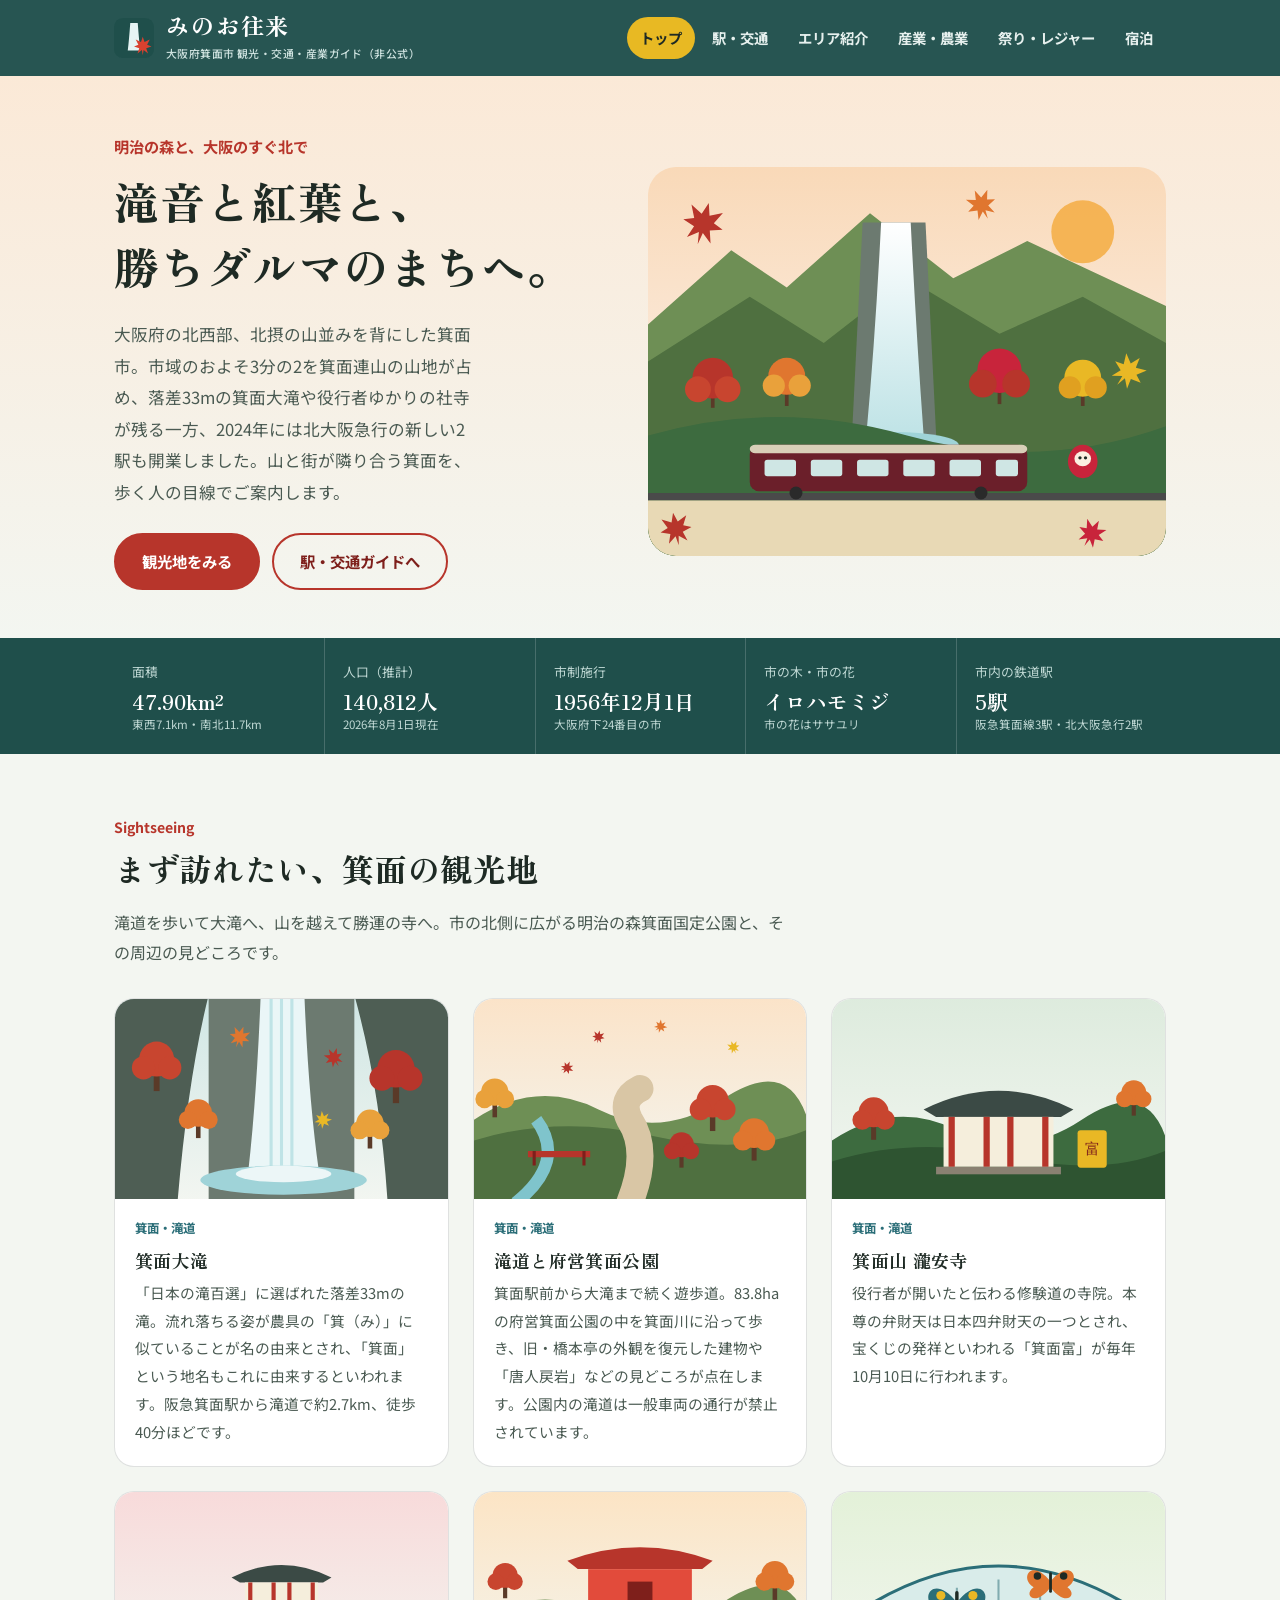
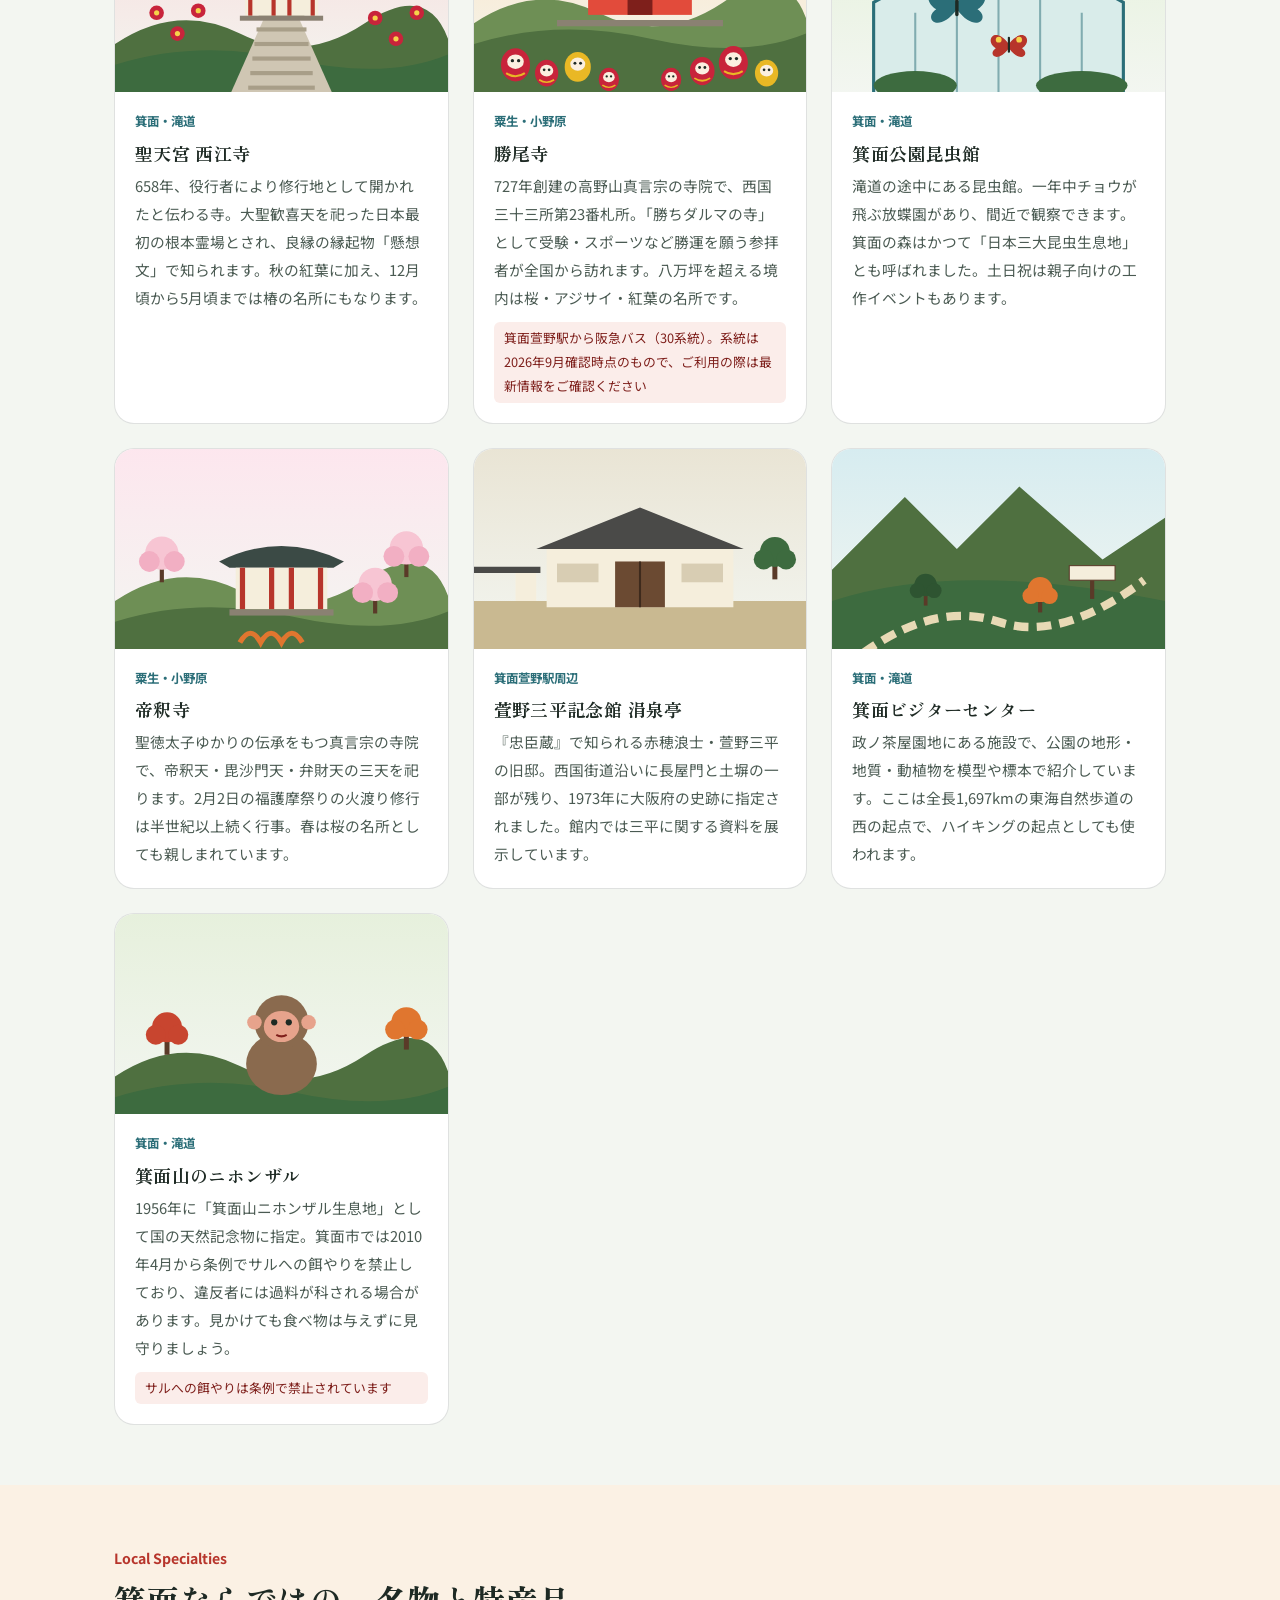
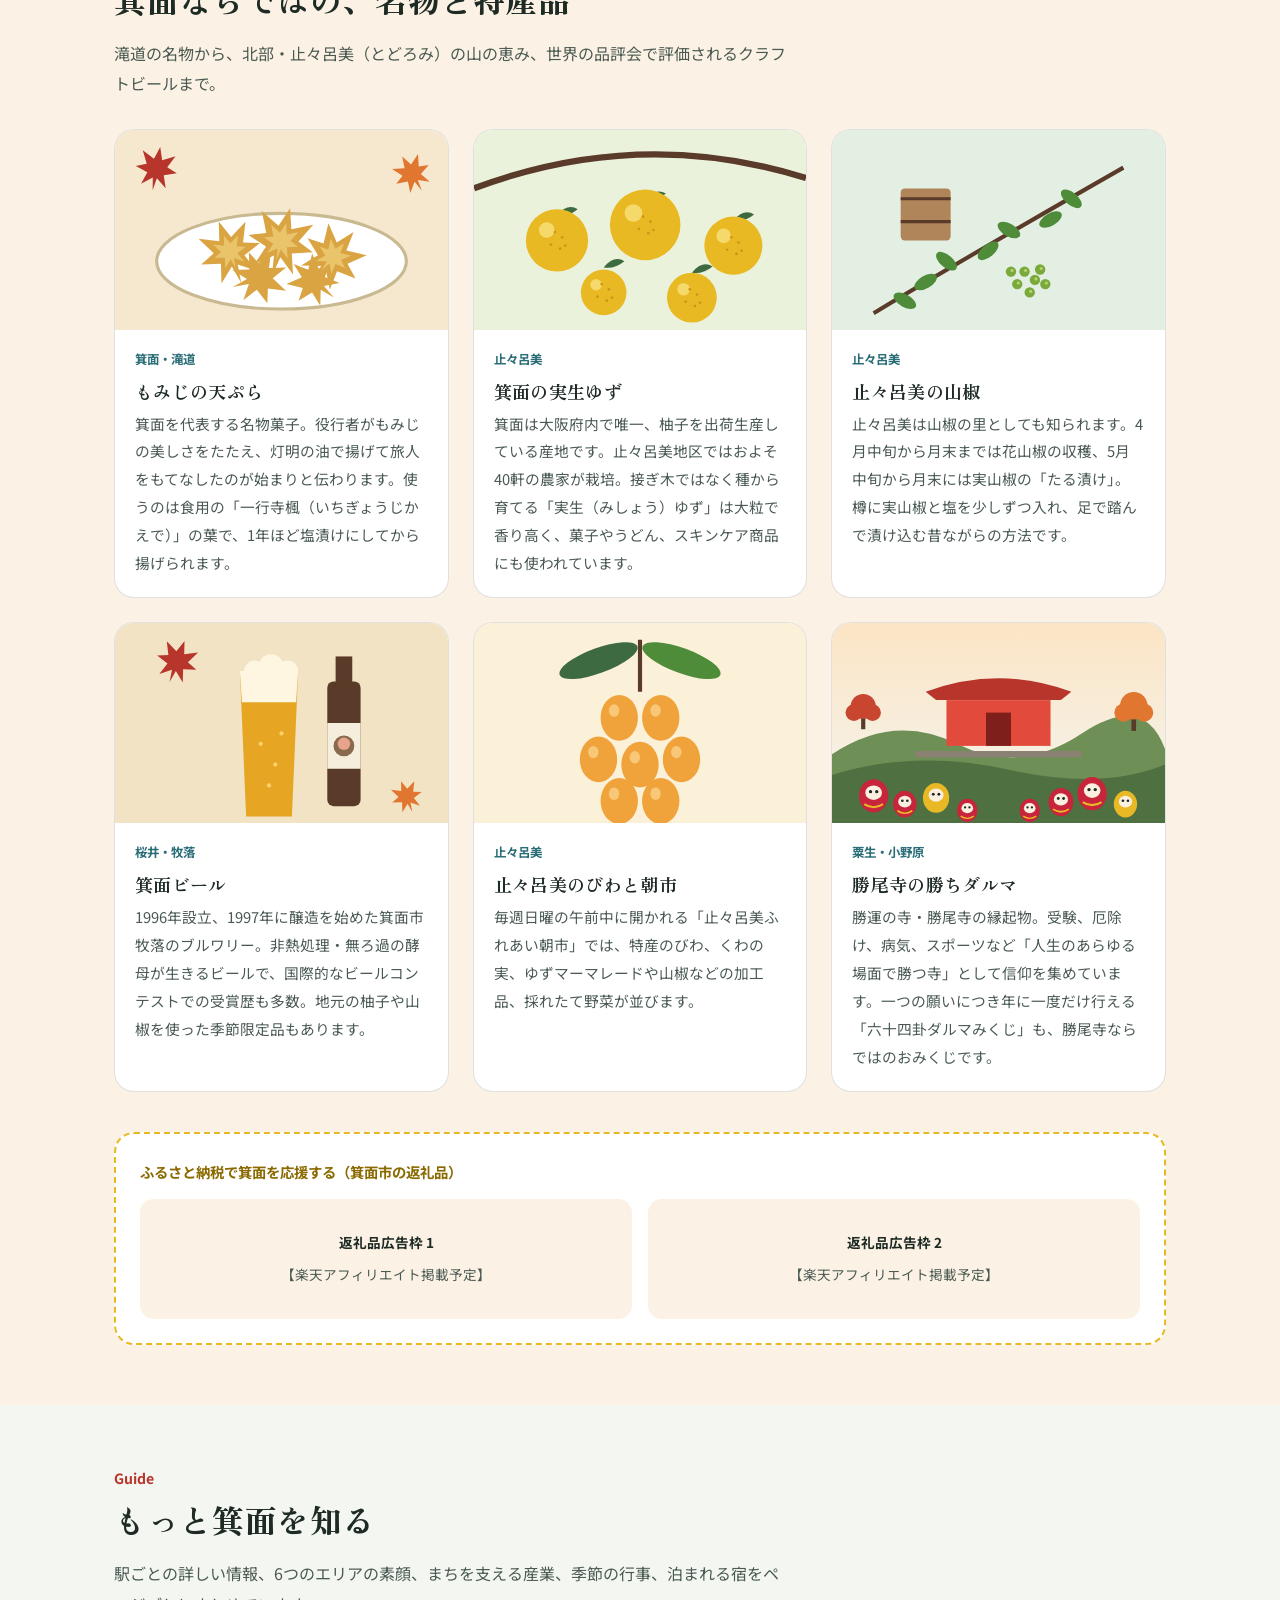
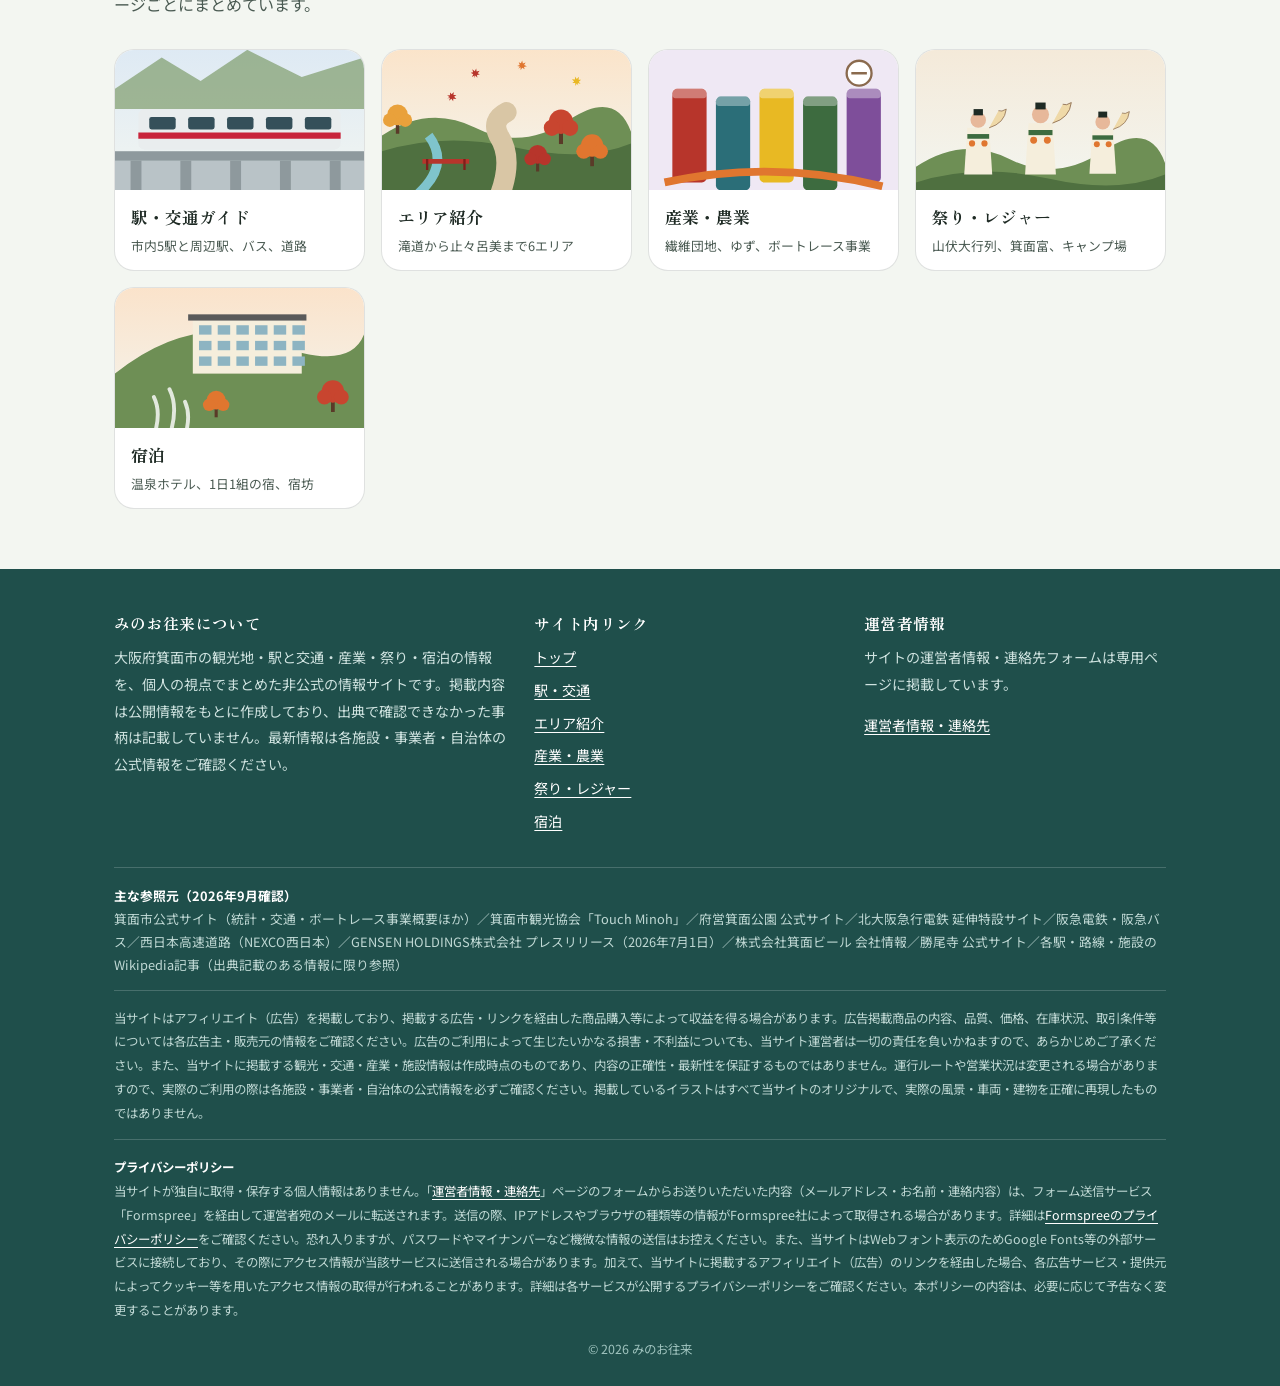
==== index.html @ 4686343c "Add files via upload" ====
<!DOCTYPE html>
<html lang="ja">
<head>
<meta charset="UTF-8">
<meta name="viewport" content="width=device-width, initial-scale=1.0">
<meta name="robots" content="index, follow">
<link rel="canonical" href="https://leben-k.github.io/minoh/">
<title>みのお往来｜大阪府箕面市 観光・駅と交通・特産品ガイド</title>
<meta name="description" content="大阪府箕面市の観光地・特産品・駅と交通・産業・祭り・宿泊情報をまとめた非公式ファンサイト「みのお往来」。箕面大滝、勝尾寺、北大阪急行の新駅まで、箕面の魅力をイラストとともにご紹介します。">
<link rel="icon" type="image/svg+xml" href="favicon.svg">
<link rel="stylesheet" href="style.css">
</head>
<body>

<header class="site-header">
  <div class="wrap">
    <a class="brand" href="index.html">
      <img src="favicon.svg" alt="" width="40" height="40">
      <span><span class="brand-name">みのお往来</span><span class="brand-sub">大阪府箕面市 観光・交通・産業ガイド（非公式）</span></span>
    </a>
    <nav class="main-nav" aria-label="サイト内メニュー">
      <a href="index.html" class="active" aria-current="page">トップ</a>
      <a href="kotsu.html">駅・交通</a>
      <a href="areas.html">エリア紹介</a>
      <a href="sangyo.html">産業・農業</a>
      <a href="matsuri.html">祭り・レジャー</a>
      <a href="shukuhaku.html">宿泊</a>
    </nav>
  </div>
</header>

<section class="hero">
  <div class="wrap">
    <div class="hero-copy">
      <span class="eyebrow">明治の森と、大阪のすぐ北で</span>
      <h1><span class="nb">滝音と紅葉と、</span><br><span class="nb">勝ちダルマのまちへ。</span></h1>
      <p>大阪府の北西部、北摂の山並みを背にした箕面市。市域のおよそ3分の2を箕面連山の山地が占め、落差33mの箕面大滝や役行者ゆかりの社寺が残る一方、2024年には北大阪急行の新しい2駅も開業しました。山と街が隣り合う箕面を、歩く人の目線でご案内します。</p>
      <a href="#kanko" class="btn">観光地をみる</a>
      <a href="kotsu.html" class="btn btn-outline">駅・交通ガイドへ</a>
    </div>
    <div class="hero-art">
      <img src="img/hero.svg" alt="紅葉の山と滝、その手前を走る電車を描いたイラスト" width="560" height="420">
    </div>
  </div>
</section>

<section class="facts" aria-label="箕面市の基本データ">
  <dl class="wrap">
    <div class="fact"><dt>面積</dt><dd>47.90km²<small>東西7.1km・南北11.7km</small></dd></div>
    <div class="fact"><dt>人口（推計）</dt><dd>140,812人<small>2026年8月1日現在</small></dd></div>
    <div class="fact"><dt>市制施行</dt><dd>1956年12月1日<small>大阪府下24番目の市</small></dd></div>
    <div class="fact"><dt>市の木・市の花</dt><dd>イロハモミジ<small>市の花はササユリ</small></dd></div>
    <div class="fact"><dt>市内の鉄道駅</dt><dd>5駅<small>阪急箕面線3駅・北大阪急行2駅</small></dd></div>
  </dl>
</section>

<!-- ===================== 観光地 ===================== -->
<section class="section" id="kanko">
  <div class="wrap">
    <div class="section-head">
      <span class="tag">Sightseeing</span>
      <h2>まず訪れたい、箕面の観光地</h2>
      <p>滝道を歩いて大滝へ、山を越えて勝運の寺へ。市の北側に広がる明治の森箕面国定公園と、その周辺の見どころです。</p>
    </div>
    <div class="grid">
      <article class="pcard">
        <img src="img/otaki.svg" alt="箕面大滝のイラスト" loading="lazy" width="320" height="200">
        <div class="body">
          <span class="place">箕面・滝道</span>
          <h3>箕面大滝</h3>
          <p>「日本の滝百選」に選ばれた落差33mの滝。流れ落ちる姿が農具の「箕（み）」に似ていることが名の由来とされ、「箕面」という地名もこれに由来するといわれます。阪急箕面駅から滝道で約2.7km、徒歩40分ほどです。</p>
        </div>
      </article>
      <article class="pcard">
        <img src="img/takimichi.svg" alt="滝道と府営箕面公園のイラスト" loading="lazy" width="320" height="200">
        <div class="body">
          <span class="place">箕面・滝道</span>
          <h3>滝道と府営箕面公園</h3>
          <p>箕面駅前から大滝まで続く遊歩道。83.8haの府営箕面公園の中を箕面川に沿って歩き、旧・橋本亭の外観を復元した建物や「唐人戻岩」などの見どころが点在します。公園内の滝道は一般車両の通行が禁止されています。</p>
        </div>
      </article>
      <article class="pcard">
        <img src="img/ryuanji.svg" alt="箕面山 瀧安寺のイラスト" loading="lazy" width="320" height="200">
        <div class="body">
          <span class="place">箕面・滝道</span>
          <h3>箕面山 瀧安寺</h3>
          <p>役行者が開いたと伝わる修験道の寺院。本尊の弁財天は日本四弁財天の一つとされ、宝くじの発祥といわれる「箕面富」が毎年10月10日に行われます。</p>
        </div>
      </article>
      <article class="pcard">
        <img src="img/saikoji.svg" alt="聖天宮 西江寺のイラスト" loading="lazy" width="320" height="200">
        <div class="body">
          <span class="place">箕面・滝道</span>
          <h3>聖天宮 西江寺</h3>
          <p>658年、役行者により修行地として開かれたと伝わる寺。大聖歓喜天を祀った日本最初の根本霊場とされ、良縁の縁起物「懸想文」で知られます。秋の紅葉に加え、12月頃から5月頃までは椿の名所にもなります。</p>
        </div>
      </article>
      <article class="pcard">
        <img src="img/katsuoji.svg" alt="勝尾寺のイラスト" loading="lazy" width="320" height="200">
        <div class="body">
          <span class="place">粟生・小野原</span>
          <h3>勝尾寺</h3>
          <p>727年創建の高野山真言宗の寺院で、西国三十三所第23番札所。「勝ちダルマの寺」として受験・スポーツなど勝運を願う参拝者が全国から訪れます。八万坪を超える境内は桜・アジサイ・紅葉の名所です。</p>
          <span class="note">箕面萱野駅から阪急バス（30系統）。系統は2026年9月確認時点のもので、ご利用の際は最新情報をご確認ください</span>
        </div>
      </article>
      <article class="pcard">
        <img src="img/konchukan.svg" alt="箕面公園昆虫館のイラスト" loading="lazy" width="320" height="200">
        <div class="body">
          <span class="place">箕面・滝道</span>
          <h3>箕面公園昆虫館</h3>
          <p>滝道の途中にある昆虫館。一年中チョウが飛ぶ放蝶園があり、間近で観察できます。箕面の森はかつて「日本三大昆虫生息地」とも呼ばれました。土日祝は親子向けの工作イベントもあります。</p>
        </div>
      </article>
      <article class="pcard">
        <img src="img/taishakuji.svg" alt="帝釈寺のイラスト" loading="lazy" width="320" height="200">
        <div class="body">
          <span class="place">粟生・小野原</span>
          <h3>帝釈寺</h3>
          <p>聖徳太子ゆかりの伝承をもつ真言宗の寺院で、帝釈天・毘沙門天・弁財天の三天を祀ります。2月2日の福護摩祭りの火渡り修行は半世紀以上続く行事。春は桜の名所としても親しまれています。</p>
        </div>
      </article>
      <article class="pcard">
        <img src="img/kayano.svg" alt="萱野三平記念館 涓泉亭のイラスト" loading="lazy" width="320" height="200">
        <div class="body">
          <span class="place">箕面萱野駅周辺</span>
          <h3>萱野三平記念館 涓泉亭</h3>
          <p>『忠臣蔵』で知られる赤穂浪士・萱野三平の旧邸。西国街道沿いに長屋門と土塀の一部が残り、1973年に大阪府の史跡に指定されました。館内では三平に関する資料を展示しています。</p>
        </div>
      </article>
      <article class="pcard">
        <img src="img/visitor.svg" alt="箕面ビジターセンターのイラスト" loading="lazy" width="320" height="200">
        <div class="body">
          <span class="place">箕面・滝道</span>
          <h3>箕面ビジターセンター</h3>
          <p>政ノ茶屋園地にある施設で、公園の地形・地質・動植物を模型や標本で紹介しています。ここは全長1,697kmの東海自然歩道の西の起点で、ハイキングの起点としても使われます。</p>
        </div>
      </article>
      <article class="pcard">
        <img src="img/saru.svg" alt="箕面山のニホンザルのイラスト" loading="lazy" width="320" height="200">
        <div class="body">
          <span class="place">箕面・滝道</span>
          <h3>箕面山のニホンザル</h3>
          <p>1956年に「箕面山ニホンザル生息地」として国の天然記念物に指定。箕面市では2010年4月から条例でサルへの餌やりを禁止しており、違反者には過料が科される場合があります。見かけても食べ物は与えずに見守りましょう。</p>
          <span class="note">サルへの餌やりは条例で禁止されています</span>
        </div>
      </article>

    </div>
  </div>
</section>

<!-- ===================== 特産品 ===================== -->
<section class="section bg-warm" id="tokusan">
  <div class="wrap">
    <div class="section-head">
      <span class="tag">Local Specialties</span>
      <h2>箕面ならではの、名物と特産品</h2>
      <p>滝道の名物から、北部・止々呂美（とどろみ）の山の恵み、世界の品評会で評価されるクラフトビールまで。</p>
    </div>
    <div class="grid">
      <article class="pcard">
        <img src="img/tempura.svg" alt="もみじの天ぷらのイラスト" loading="lazy" width="320" height="200">
        <div class="body">
          <span class="place">箕面・滝道</span>
          <h3>もみじの天ぷら</h3>
          <p>箕面を代表する名物菓子。役行者がもみじの美しさをたたえ、灯明の油で揚げて旅人をもてなしたのが始まりと伝わります。使うのは食用の「一行寺楓（いちぎょうじかえで）」の葉で、1年ほど塩漬けにしてから揚げられます。</p>
        </div>
      </article>
      <article class="pcard">
        <img src="img/yuzu.svg" alt="箕面の実生ゆずのイラスト" loading="lazy" width="320" height="200">
        <div class="body">
          <span class="place">止々呂美</span>
          <h3>箕面の実生ゆず</h3>
          <p>箕面は大阪府内で唯一、柚子を出荷生産している産地です。止々呂美地区ではおよそ40軒の農家が栽培。接ぎ木ではなく種から育てる「実生（みしょう）ゆず」は大粒で香り高く、菓子やうどん、スキンケア商品にも使われています。</p>
        </div>
      </article>
      <article class="pcard">
        <img src="img/sansho.svg" alt="止々呂美の山椒のイラスト" loading="lazy" width="320" height="200">
        <div class="body">
          <span class="place">止々呂美</span>
          <h3>止々呂美の山椒</h3>
          <p>止々呂美は山椒の里としても知られます。4月中旬から月末までは花山椒の収穫、5月中旬から月末には実山椒の「たる漬け」。樽に実山椒と塩を少しずつ入れ、足で踏んで漬け込む昔ながらの方法です。</p>
        </div>
      </article>
      <article class="pcard">
        <img src="img/beer.svg" alt="箕面ビールのイラスト" loading="lazy" width="320" height="200">
        <div class="body">
          <span class="place">桜井・牧落</span>
          <h3>箕面ビール</h3>
          <p>1996年設立、1997年に醸造を始めた箕面市牧落のブルワリー。非熱処理・無ろ過の酵母が生きるビールで、国際的なビールコンテストでの受賞歴も多数。地元の柚子や山椒を使った季節限定品もあります。</p>
        </div>
      </article>
      <article class="pcard">
        <img src="img/biwa.svg" alt="止々呂美のびわと朝市のイラスト" loading="lazy" width="320" height="200">
        <div class="body">
          <span class="place">止々呂美</span>
          <h3>止々呂美のびわと朝市</h3>
          <p>毎週日曜の午前中に開かれる「止々呂美ふれあい朝市」では、特産のびわ、くわの実、ゆずマーマレードや山椒などの加工品、採れたて野菜が並びます。</p>
        </div>
      </article>
      <article class="pcard">
        <img src="img/katsuoji.svg" alt="勝尾寺の勝ちダルマのイラスト" loading="lazy" width="320" height="200">
        <div class="body">
          <span class="place">粟生・小野原</span>
          <h3>勝尾寺の勝ちダルマ</h3>
          <p>勝運の寺・勝尾寺の縁起物。受験、厄除け、病気、スポーツなど「人生のあらゆる場面で勝つ寺」として信仰を集めています。一つの願いにつき年に一度だけ行える「六十四卦ダルマみくじ」も、勝尾寺ならではのおみくじです。</p>
        </div>
      </article>

    </div>
    <!-- ふるさと納税広告枠 -->
    <div class="furusato-block">
      <span class="furusato-label">ふるさと納税で箕面を応援する（箕面市の返礼品）</span>
      <div class="furusato-grid">
        <!-- ふるさと納税アフィリエイト広告1 ここに挿入 -->
        <div class="furusato-slot"><span class="slot-title">返礼品広告枠 1</span><span>【楽天アフィリエイト掲載予定】</span></div>
        <!-- ふるさと納税アフィリエイト広告2 ここに挿入 -->
        <div class="furusato-slot"><span class="slot-title">返礼品広告枠 2</span><span>【楽天アフィリエイト掲載予定】</span></div>
      </div>
    </div>
  </div>
</section>

<!-- ===================== ページ案内 ===================== -->
<section class="section" id="pages">
  <div class="wrap">
    <div class="section-head">
      <span class="tag">Guide</span>
      <h2>もっと箕面を知る</h2>
      <p>駅ごとの詳しい情報、6つのエリアの素顔、まちを支える産業、季節の行事、泊まれる宿をページごとにまとめています。</p>
    </div>
    <div class="pagelinks">
      <a href="kotsu.html"><img src="img/train-kitakyu.svg" alt="" loading="lazy"><span>駅・交通ガイド<small>市内5駅と周辺駅、バス、道路</small></span></a>
      <a href="areas.html"><img src="img/takimichi.svg" alt="" loading="lazy"><span>エリア紹介<small>滝道から止々呂美まで6エリア</small></span></a>
      <a href="sangyo.html"><img src="img/textile.svg" alt="" loading="lazy"><span>産業・農業<small>繊維団地、ゆず、ボートレース事業</small></span></a>
      <a href="matsuri.html"><img src="img/yamabushi.svg" alt="" loading="lazy"><span>祭り・レジャー<small>山伏大行列、箕面富、キャンプ場</small></span></a>
      <a href="shukuhaku.html"><img src="img/hotel.svg" alt="" loading="lazy"><span>宿泊<small>温泉ホテル、1日1組の宿、宿坊</small></span></a>
    </div>
  </div>
</section>

<footer class="site-footer">
  <div class="wrap">
    <div class="footer-grid">
      <div>
        <h4>みのお往来について</h4>
        <p>大阪府箕面市の観光地・駅と交通・産業・祭り・宿泊の情報を、個人の視点でまとめた非公式の情報サイトです。掲載内容は公開情報をもとに作成しており、出典で確認できなかった事柄は記載していません。最新情報は各施設・事業者・自治体の公式情報をご確認ください。</p>
      </div>
      <div>
        <h4>サイト内リンク</h4>
        <ul>
          <li><a href="index.html">トップ</a></li>
          <li><a href="kotsu.html">駅・交通</a></li>
          <li><a href="areas.html">エリア紹介</a></li>
          <li><a href="sangyo.html">産業・農業</a></li>
          <li><a href="matsuri.html">祭り・レジャー</a></li>
          <li><a href="shukuhaku.html">宿泊</a></li>
        </ul>
      </div>
      <div>
        <h4>運営者情報</h4>
        <p>サイトの運営者情報・連絡先フォームは専用ページに掲載しています。</p>
        <ul><li><a href="unei.html">運営者情報・連絡先</a></li></ul>
      </div>
    </div>
    <div class="sources"><strong>主な参照元（2026年9月確認）</strong><br>箕面市公式サイト（統計・交通・ボートレース事業概要ほか）／箕面市観光協会「Touch Minoh」／府営箕面公園 公式サイト／北大阪急行電鉄 延伸特設サイト／阪急電鉄・阪急バス／西日本高速道路（NEXCO西日本）／GENSEN HOLDINGS株式会社 プレスリリース（2026年7月1日）／株式会社箕面ビール 会社情報／勝尾寺 公式サイト／各駅・路線・施設のWikipedia記事（出典記載のある情報に限り参照）</div>
    <div class="disclaimer">
      当サイトはアフィリエイト（広告）を掲載しており、掲載する広告・リンクを経由した商品購入等によって収益を得る場合があります。広告掲載商品の内容、品質、価格、在庫状況、取引条件等については各広告主・販売元の情報をご確認ください。広告のご利用によって生じたいかなる損害・不利益についても、当サイト運営者は一切の責任を負いかねますので、あらかじめご了承ください。また、当サイトに掲載する観光・交通・産業・施設情報は作成時点のものであり、内容の正確性・最新性を保証するものではありません。運行ルートや営業状況は変更される場合がありますので、実際のご利用の際は各施設・事業者・自治体の公式情報を必ずご確認ください。掲載しているイラストはすべて当サイトのオリジナルで、実際の風景・車両・建物を正確に再現したものではありません。
    </div>
    <div class="disclaimer" style="margin-top:14px;">
      <strong style="color:#fff;">プライバシーポリシー</strong><br>
      当サイトが独自に取得・保存する個人情報はありません。「<a href="unei.html">運営者情報・連絡先</a>」ページのフォームからお送りいただいた内容（メールアドレス・お名前・連絡内容）は、フォーム送信サービス「Formspree」を経由して運営者宛のメールに転送されます。送信の際、IPアドレスやブラウザの種類等の情報がFormspree社によって取得される場合があります。詳細は<a href="https://formspree.io/legal/privacy-policy/" target="_blank" rel="noopener noreferrer">Formspreeのプライバシーポリシー</a>をご確認ください。恐れ入りますが、パスワードやマイナンバーなど機微な情報の送信はお控えください。また、当サイトはWebフォント表示のためGoogle Fonts等の外部サービスに接続しており、その際にアクセス情報が当該サービスに送信される場合があります。加えて、当サイトに掲載するアフィリエイト（広告）のリンクを経由した場合、各広告サービス・提供元によってクッキー等を用いたアクセス情報の取得が行われることがあります。詳細は各サービスが公開するプライバシーポリシーをご確認ください。本ポリシーの内容は、必要に応じて予告なく変更することがあります。
    </div>
    <div class="copyright"><span id="copyright-text">© 2026 みのお往来</span></div>
  </div>
</footer>

<script>
(function(){
  var startYear = 2026;
  var currentYear = new Date().getFullYear();
  var yearText = currentYear > startYear ? (startYear + '-' + currentYear) : String(startYear);
  var el = document.getElementById('copyright-text');
  if (el) { el.textContent = '\u00A9 ' + yearText + ' みのお往来'; }
})();
</script>
</body>
</html>
---- style.css ----
@import url('https://fonts.googleapis.com/css2?family=Zen+Old+Mincho:wght@600;700;900&family=Noto+Sans+JP:wght@400;500;700&display=swap');

/* みのお往来 — 色は「紅葉・滝・森・柚子」から */
:root{
  --paper:#F3F6F1;
  --paper-warm:#FBF1E4;
  --paper-mist:#E6F0EE;
  --paper-leaf:#EAF2E2;
  --ink:#1E2A24;
  --ink-sub:#4A5A52;
  --momiji:#B7352B;
  --momiji-deep:#7E1F1B;
  --taki:#1F4F4B;
  --taki-light:#2B6E78;
  --mori:#3D6B3F;
  --yuzu:#E8B923;
  --line:rgba(30,42,36,0.14);
  --radius-l:20px;
  --radius-s:10px;
}

*{box-sizing:border-box;}
html{scroll-behavior:smooth;}
@media (prefers-reduced-motion:reduce){html{scroll-behavior:auto;}}

body{
  margin:0;
  background:var(--paper);
  color:var(--ink);
  font-family:'Noto Sans JP',sans-serif;
  line-height:1.9;
  -webkit-font-smoothing:antialiased;
}
h1,h2,h3,h4{
  font-family:'Zen Old Mincho',serif;
  margin:0 0 .5em;
  line-height:1.45;
  color:var(--ink);
  letter-spacing:.02em;
}
p{margin:0 0 1em;}
a{color:var(--taki-light);text-decoration:underline;text-underline-offset:3px;}
a:hover{color:var(--momiji);}
a:focus-visible,.btn:focus-visible{outline:3px solid var(--yuzu);outline-offset:3px;border-radius:6px;}
img,svg{max-width:100%;display:block;}

.wrap{max-width:1100px;margin:0 auto;padding:0 24px;}

/* ---------- header ---------- */
.site-header{
  position:sticky;top:0;z-index:50;
  background:rgba(31,79,75,.96);
  color:#fff;
}
.site-header .wrap{
  display:flex;align-items:center;justify-content:space-between;
  padding-top:12px;padding-bottom:12px;flex-wrap:wrap;gap:10px;
}
.brand{display:flex;align-items:center;gap:12px;color:#fff;text-decoration:none;}
.brand:hover{color:#fff;}
.brand img{width:40px;height:40px;}
.brand-name{font-family:'Zen Old Mincho',serif;font-weight:900;font-size:1.45rem;letter-spacing:.08em;line-height:1.2;}
.brand-sub{display:block;font-family:'Noto Sans JP',sans-serif;font-weight:500;font-size:.68rem;letter-spacing:.04em;color:#CFE3E0;}
.main-nav{display:flex;gap:4px;flex-wrap:wrap;}
.main-nav a{
  display:inline-block;padding:7px 13px;border-radius:999px;
  font-weight:700;font-size:.9rem;color:#E6F0EE;text-decoration:none;
}
.main-nav a:hover{background:rgba(255,255,255,.12);color:#fff;}
.main-nav a.active{background:var(--yuzu);color:var(--ink);}

/* ---------- hero ---------- */
.hero{padding:56px 0 48px;background:linear-gradient(180deg,#FBE9D7 0%,var(--paper) 100%);}
.hero .wrap{display:grid;grid-template-columns:1fr 1.05fr;gap:40px;align-items:center;}
.hero-copy .eyebrow{display:block;color:var(--momiji);font-weight:700;font-size:.95rem;margin-bottom:8px;}
.hero-copy h1{font-size:clamp(1.65rem,4vw,2.8rem);font-weight:900;margin-bottom:.45em;text-wrap:balance;}
.nb{white-space:nowrap;}
.hero-copy p{color:var(--ink-sub);font-size:1.04rem;max-width:40ch;}
.hero-art img{width:100%;height:auto;border-radius:28px;}
.hero.slim{padding:44px 0 36px;}
.hero.slim .wrap{grid-template-columns:1.2fr .8fr;}
.hero.slim .hero-art img{border-radius:var(--radius-l);}

.btn{
  display:inline-block;padding:12px 26px;border-radius:999px;
  background:var(--momiji);color:#fff;font-weight:700;font-size:.96rem;
  margin:8px 8px 0 0;text-decoration:none;border:2px solid var(--momiji);
}
.btn:hover{background:var(--momiji-deep);border-color:var(--momiji-deep);color:#fff;}
.btn-outline{background:transparent;color:var(--momiji-deep);}
.btn-outline:hover{background:var(--momiji);color:#fff;}

/* ---------- facts strip ---------- */
.facts{background:var(--taki);color:#fff;}
.facts .wrap{display:grid;grid-template-columns:repeat(auto-fit,minmax(170px,1fr));gap:0;}
.fact{padding:22px 18px;border-left:1px solid rgba(255,255,255,.18);}
.fact:first-child{border-left:none;}
.fact dt{font-size:.8rem;color:#BFD8D4;}
.fact dd{margin:2px 0 0;font-family:'Zen Old Mincho',serif;font-weight:700;font-size:1.3rem;line-height:1.4;}
.fact dd small{font-family:'Noto Sans JP',sans-serif;font-size:.72rem;font-weight:400;color:#BFD8D4;display:block;}

/* ---------- sections ---------- */
.section{padding:60px 0;}
.section.bg-warm{background:var(--paper-warm);}
.section.bg-mist{background:var(--paper-mist);}
.section.bg-leaf{background:var(--paper-leaf);}
.section-head{max-width:680px;margin:0 0 30px;}
.section-head .tag{display:block;color:var(--momiji);font-weight:700;font-size:.88rem;margin-bottom:4px;}
.section-head h2{font-size:clamp(1.35rem,3vw,2rem);font-weight:900;text-wrap:balance;}
.section-head p{color:var(--ink-sub);margin-bottom:0;}

/* ---------- picture cards ---------- */
.grid{display:grid;grid-template-columns:repeat(auto-fill,minmax(250px,1fr));gap:24px;}
.pcard{background:#fff;border-radius:var(--radius-l);overflow:hidden;border:1px solid var(--line);display:flex;flex-direction:column;}
.pcard img{width:100%;aspect-ratio:16/10;object-fit:cover;}
.pcard .body{padding:18px 20px 20px;display:flex;flex-direction:column;gap:6px;}
.pcard .place{font-size:.78rem;font-weight:700;color:var(--taki-light);}
.pcard h3{font-size:1.12rem;margin:0;}
.pcard p{color:var(--ink-sub);font-size:.92rem;margin:0;}
.pcard .note{font-size:.8rem;color:var(--momiji-deep);background:#FBEDEA;border-radius:6px;padding:4px 10px;margin-top:4px;}

/* ---------- station cards ---------- */
.station{
  display:grid;grid-template-columns:260px 1fr;gap:28px;
  background:#fff;border:1px solid var(--line);border-radius:var(--radius-l);
  padding:24px;margin-bottom:24px;
}
.station img{border-radius:14px;width:100%;}
.station .line-badge{display:inline-block;font-size:.8rem;font-weight:700;padding:3px 12px;border-radius:999px;color:#fff;margin-right:6px;}
.badge-hankyu{background:#6B1F2A;}
.badge-kitakyu{background:#C8243B;}
.badge-mono{background:var(--taki-light);}
.badge-jr{background:#2E6FB5;}
.station h3{font-size:1.5rem;margin:8px 0 2px;}
.station .yomi{font-size:.85rem;color:var(--ink-sub);margin-bottom:12px;}
.spec{width:100%;border-collapse:collapse;font-size:.9rem;margin-bottom:12px;}
.spec th{width:8.5em;text-align:left;font-weight:500;color:var(--ink-sub);padding:7px 10px 7px 0;border-bottom:1px solid var(--line);vertical-align:top;}
.spec td{padding:7px 0;border-bottom:1px solid var(--line);}
.station p{font-size:.93rem;color:var(--ink-sub);}
.around{display:flex;flex-wrap:wrap;gap:6px;margin:6px 0 0;padding:0;list-style:none;}
.around li{font-size:.82rem;background:var(--paper-mist);border-radius:999px;padding:3px 12px;}

/* ---------- route map ---------- */
.routemap{background:#fff;border:1px solid var(--line);border-radius:var(--radius-l);padding:18px;overflow-x:auto;}
.routemap svg{min-width:720px;width:100%;height:auto;}
.map-note{font-size:.82rem;color:var(--ink-sub);margin-top:10px;}

/* ---------- info list ---------- */
.info-list{display:grid;grid-template-columns:repeat(auto-fit,minmax(300px,1fr));gap:20px;}
.info{background:#fff;border-radius:var(--radius-s);border-left:6px solid var(--taki-light);padding:18px 20px;}
.info.red{border-left-color:var(--momiji);}
.info.yuzu{border-left-color:var(--yuzu);}
.info.mori{border-left-color:var(--mori);}
.info h3{font-size:1.08rem;margin-bottom:6px;}
.info p,.info li{font-size:.92rem;color:var(--ink-sub);}
.info ul{margin:0;padding-left:1.2em;}
.info p:last-child{margin-bottom:0;}

/* ---------- area blocks ---------- */
.area-block{display:grid;grid-template-columns:300px 1fr;gap:30px;padding:30px 0;border-bottom:1px solid var(--line);}
.area-block:last-child{border-bottom:none;}
.area-block img{border-radius:var(--radius-l);width:100%;}
.area-block h3{font-size:1.4rem;margin-bottom:4px;}
.area-block .kana{display:block;font-size:.82rem;color:var(--taki-light);font-weight:700;margin-bottom:8px;}
.area-block p{color:var(--ink-sub);}
.spots{display:flex;flex-wrap:wrap;gap:6px;list-style:none;padding:0;margin:0;}
.spots li{font-size:.85rem;background:#fff;border:1px solid var(--line);border-radius:999px;padding:3px 12px;}

/* ---------- timeline ---------- */
.timeline{position:relative;padding-left:28px;border-left:3px solid var(--momiji);}
.t-item{position:relative;padding-bottom:32px;display:grid;grid-template-columns:minmax(0,60ch) 220px;justify-content:space-between;gap:32px;align-items:start;}
.t-item:last-child{padding-bottom:0;}
.t-item::before{content:"";position:absolute;left:-37px;top:6px;width:14px;height:14px;border-radius:50%;background:var(--momiji);border:3px solid var(--paper-warm);}
.t-item .season{font-weight:700;color:var(--momiji);font-size:.9rem;}
.t-item h3{margin:2px 0 4px;}
.t-item .meta{font-size:.82rem;color:var(--ink-sub);margin-bottom:6px;}
.t-item p{color:var(--ink-sub);font-size:.93rem;}
.t-item img{border-radius:14px;}

/* ---------- lodging ---------- */
.lodging{display:grid;grid-template-columns:220px 1fr;gap:24px;padding:22px 0;border-bottom:1px solid var(--line);}
.lodging:last-child{border-bottom:none;}
.lodging img{border-radius:14px;}
.lodging h3{font-size:1.15rem;margin-bottom:4px;}
.lodging p{color:var(--ink-sub);font-size:.93rem;margin-bottom:6px;max-width:68ch;}
.status{display:inline-block;font-size:.78rem;font-weight:700;padding:2px 10px;border-radius:6px;background:#FFF3CF;color:#6E5200;}

/* ---------- page links ---------- */
.pagelinks{display:grid;grid-template-columns:repeat(auto-fit,minmax(200px,1fr));gap:16px;}
.pagelinks a{display:block;background:#fff;border:1px solid var(--line);border-radius:var(--radius-l);overflow:hidden;text-decoration:none;color:var(--ink);}
.pagelinks a:hover{border-color:var(--momiji);}
.pagelinks img{aspect-ratio:16/9;object-fit:cover;width:100%;}
.pagelinks span{display:block;padding:12px 16px;font-family:'Zen Old Mincho',serif;font-weight:700;font-size:1.05rem;}
.pagelinks small{display:block;font-family:'Noto Sans JP',sans-serif;font-weight:400;font-size:.8rem;color:var(--ink-sub);}

/* ---------- 楽天・ふるさと納税 広告枠 ---------- */
.furusato-block{margin-top:40px;padding:24px;background:#fff;border:2px dashed var(--yuzu);border-radius:var(--radius-l);}
.furusato-label{display:block;font-weight:700;color:#8A6A00;font-size:.9rem;margin-bottom:14px;}
.furusato-grid{display:grid;grid-template-columns:repeat(auto-fit,minmax(200px,1fr));gap:16px;}
.furusato-slot{background:var(--paper-warm);border-radius:14px;padding:16px;text-align:center;font-size:.85rem;color:var(--ink-sub);min-height:120px;display:flex;flex-direction:column;justify-content:center;align-items:center;gap:6px;}
.furusato-slot .slot-title{font-weight:700;color:var(--ink);}
.ad-row{display:flex;gap:16px;flex-wrap:wrap;}
.ad-slot{flex:1 1 300px;min-height:110px;border:1px dashed var(--line);border-radius:14px;background:#fff;display:flex;flex-direction:column;align-items:center;justify-content:center;gap:4px;padding:16px;}
.ad-slot .ad-label{font-size:.72rem;color:var(--ink-sub);}
.ad-slot .ad-note{font-size:.8rem;color:var(--ink-sub);}

/* ---------- footer ---------- */
.site-footer{background:var(--taki);color:#E6F0EE;padding:44px 0 24px;}
.site-footer a{color:#fff;}
.footer-grid{display:grid;grid-template-columns:1.3fr 1fr 1fr;gap:28px;margin-bottom:26px;}
.footer-grid h4{color:#fff;font-size:.98rem;margin-bottom:8px;}
.footer-grid p,.footer-grid li{color:#CFE3E0;font-size:.88rem;}
.footer-grid ul{list-style:none;padding:0;margin:0;}
.footer-grid li{margin-bottom:6px;}
.sources{font-size:.8rem;color:#BFD8D4;line-height:1.8;border-top:1px solid rgba(255,255,255,.18);padding-top:16px;margin-bottom:14px;}
.sources strong{color:#fff;}
.disclaimer{border-top:1px solid rgba(255,255,255,.18);padding-top:16px;font-size:.78rem;color:#BFD8D4;line-height:1.9;}
.copyright{margin-top:16px;font-size:.78rem;color:#9FC3BE;text-align:center;}

@media (max-width:820px){
  .hero .wrap,.hero.slim .wrap{grid-template-columns:1fr;}
  .hero-art{order:-1;}
  .station{grid-template-columns:1fr;}
  .station img{max-width:420px;}
  .area-block{grid-template-columns:1fr;}
  .area-block img{max-width:420px;}
  .t-item{grid-template-columns:1fr;}
  .t-item img{max-width:320px;}
  .lodging{grid-template-columns:1fr;}
  .lodging img{max-width:320px;}
  .footer-grid{grid-template-columns:1fr;}
  .fact{border-left:none;border-top:1px solid rgba(255,255,255,.18);}
}

/* ---------- 運営者情報ページ ---------- */
.op-card{max-width:640px;margin:0 auto;background:var(--taki);color:#E6F0EE;border-radius:var(--radius-l);padding:32px 28px;}
.op-card h1{color:#fff;font-size:1.4rem;margin-bottom:16px;}
.op-card a{color:#fff;}
.op-table{width:100%;border-collapse:collapse;font-size:.9rem;margin-bottom:24px;}
.op-table th{text-align:left;color:#BFD8D4;font-weight:500;padding:7px 12px 7px 0;white-space:nowrap;vertical-align:top;border-bottom:1px solid rgba(255,255,255,.15);}
.op-table td{padding:7px 0;color:#fff;border-bottom:1px solid rgba(255,255,255,.15);}
.contact h2{color:#fff;font-size:1.05rem;margin-bottom:10px;}
.contact label{display:block;font-size:.85rem;color:#CFE3E0;margin-bottom:12px;}
.contact input,.contact textarea{display:block;width:100%;margin-top:4px;padding:9px 11px;border-radius:8px;border:1px solid rgba(255,255,255,.3);background:rgba(255,255,255,.08);color:#fff;font-family:inherit;font-size:.9rem;}
.contact input:focus-visible,.contact textarea:focus-visible,.contact button:focus-visible{outline:3px solid var(--yuzu);outline-offset:2px;}
.contact textarea{min-height:110px;resize:vertical;}
.contact button{padding:10px 28px;border-radius:999px;border:none;background:var(--yuzu);color:var(--ink);font-weight:700;font-size:.9rem;cursor:pointer;}
.contact button:hover{background:#F2CC4B;}
.fs-note{display:block;margin-top:12px;font-size:.75rem;line-height:1.7;color:#BFD8D4;}

.bus-notice{margin-top:12px;background:#FFF3CF;border-left:5px solid var(--yuzu);border-radius:8px;padding:12px 16px;font-size:.9rem;color:var(--ink);}
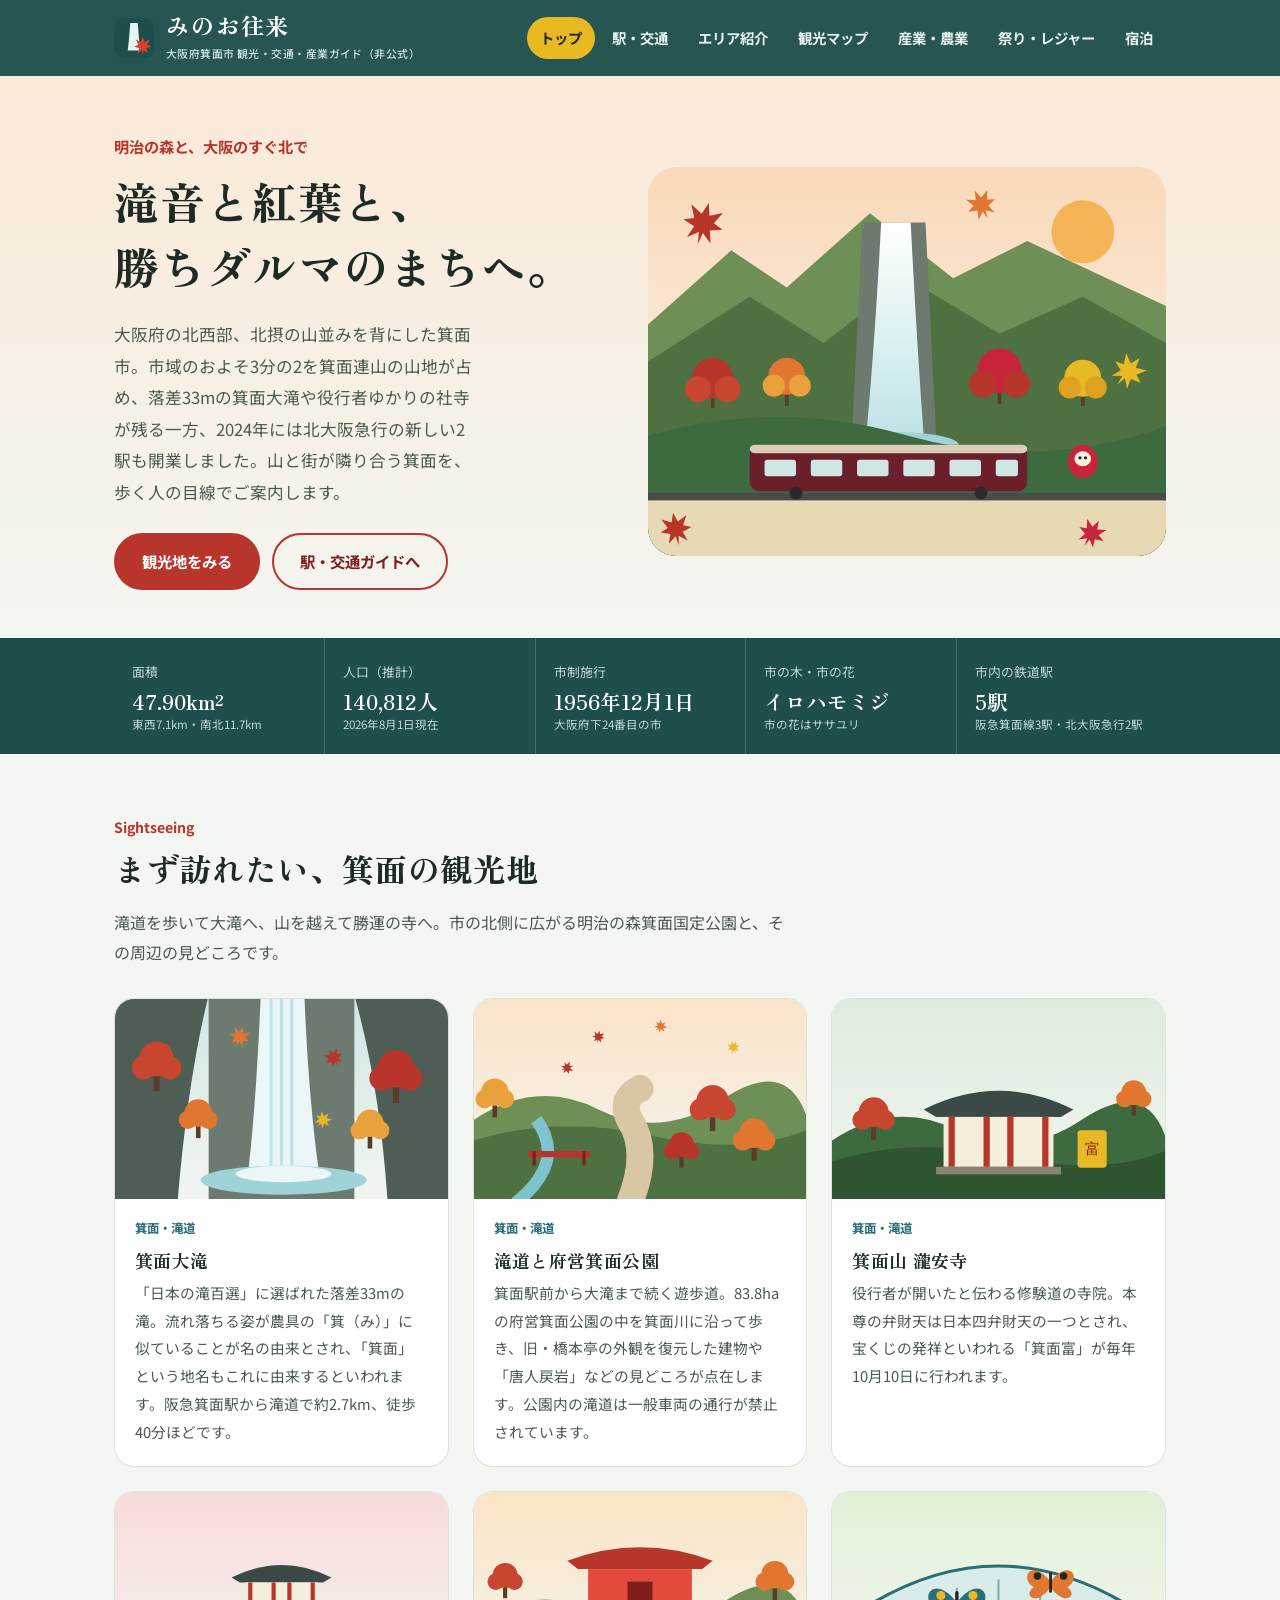
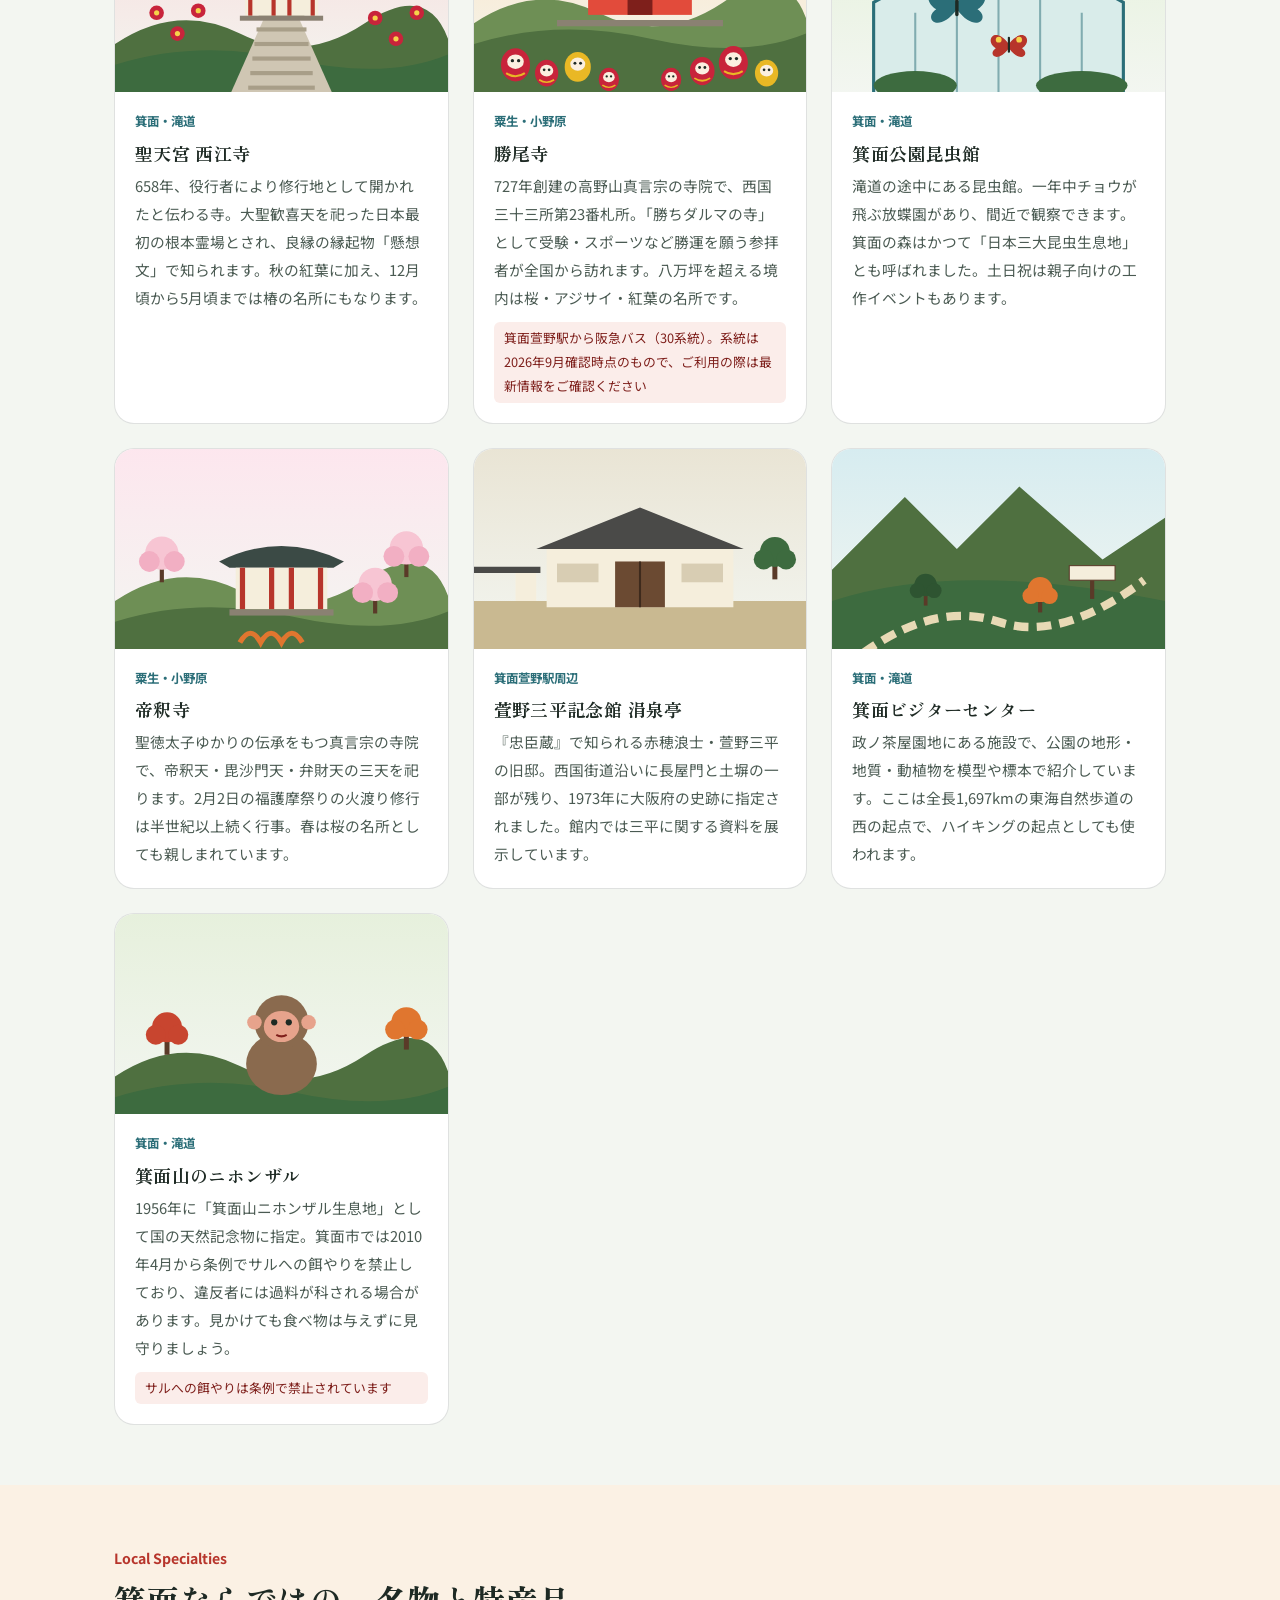
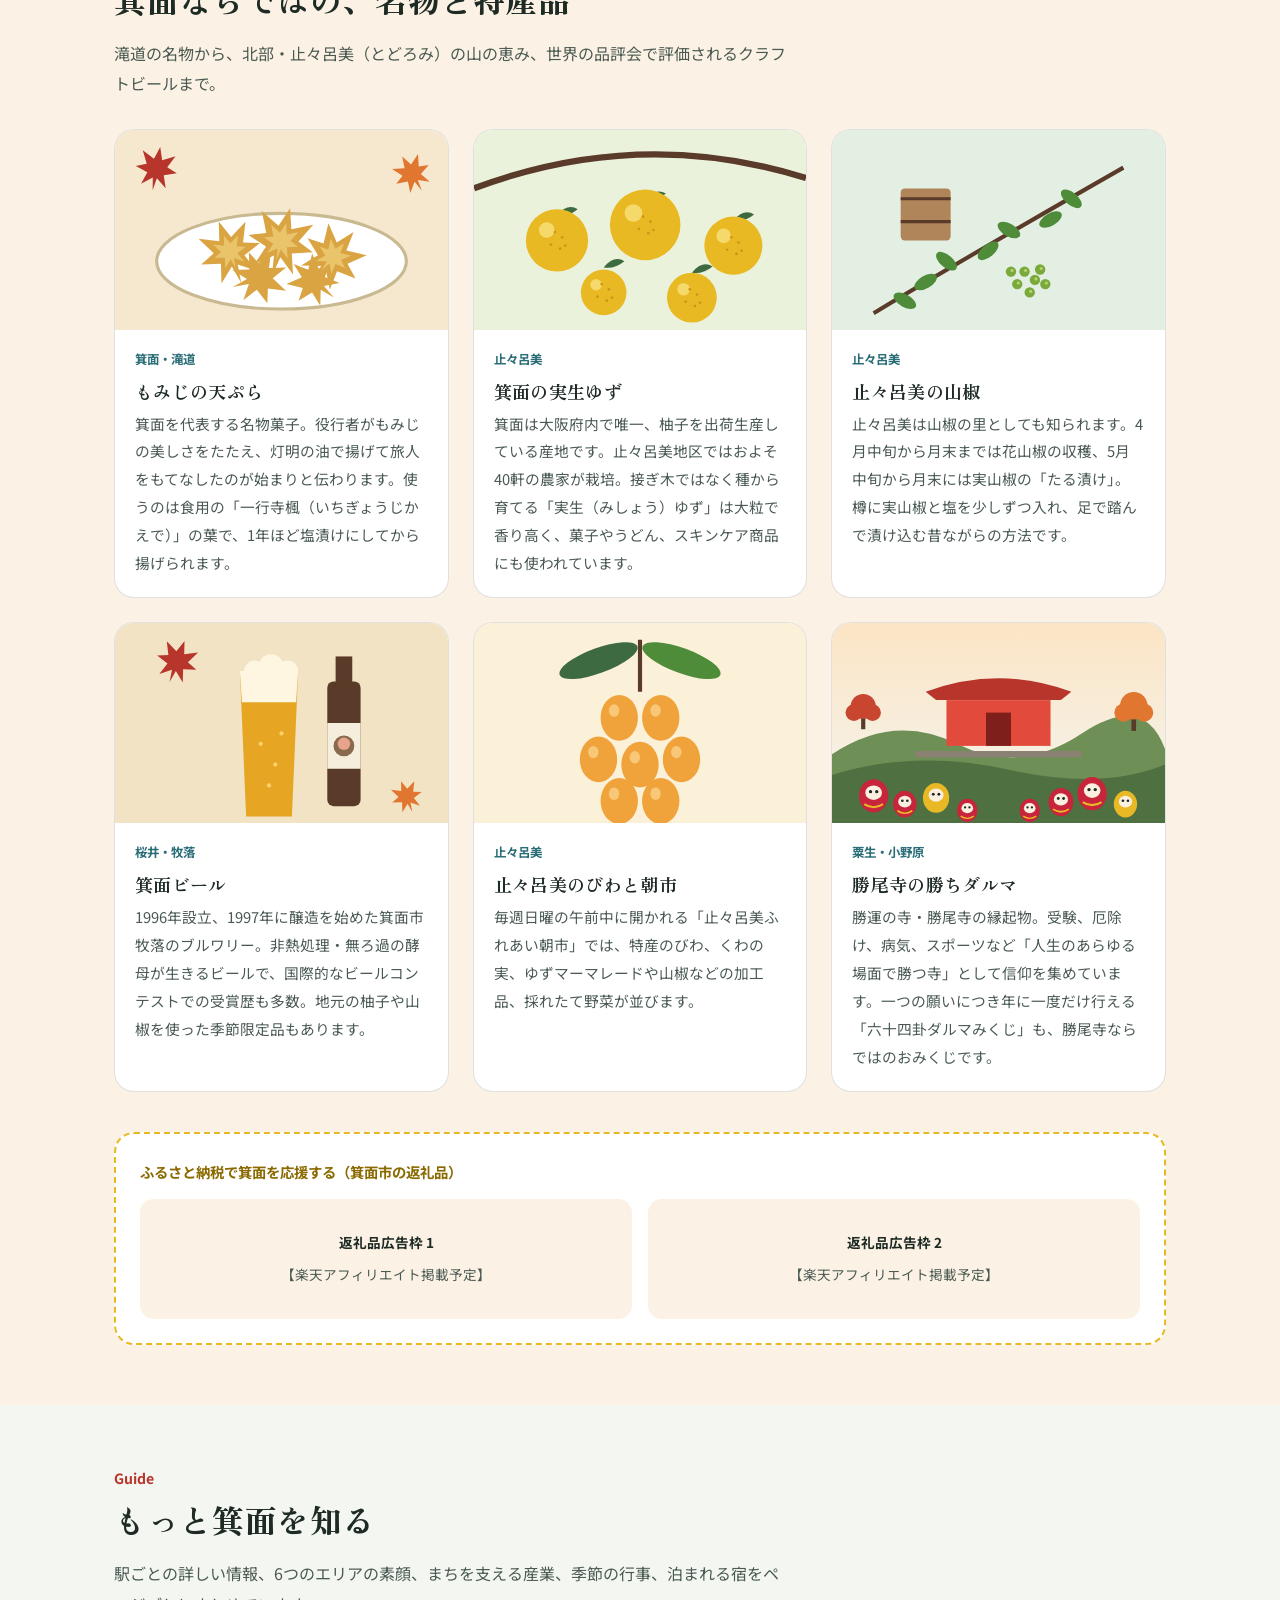
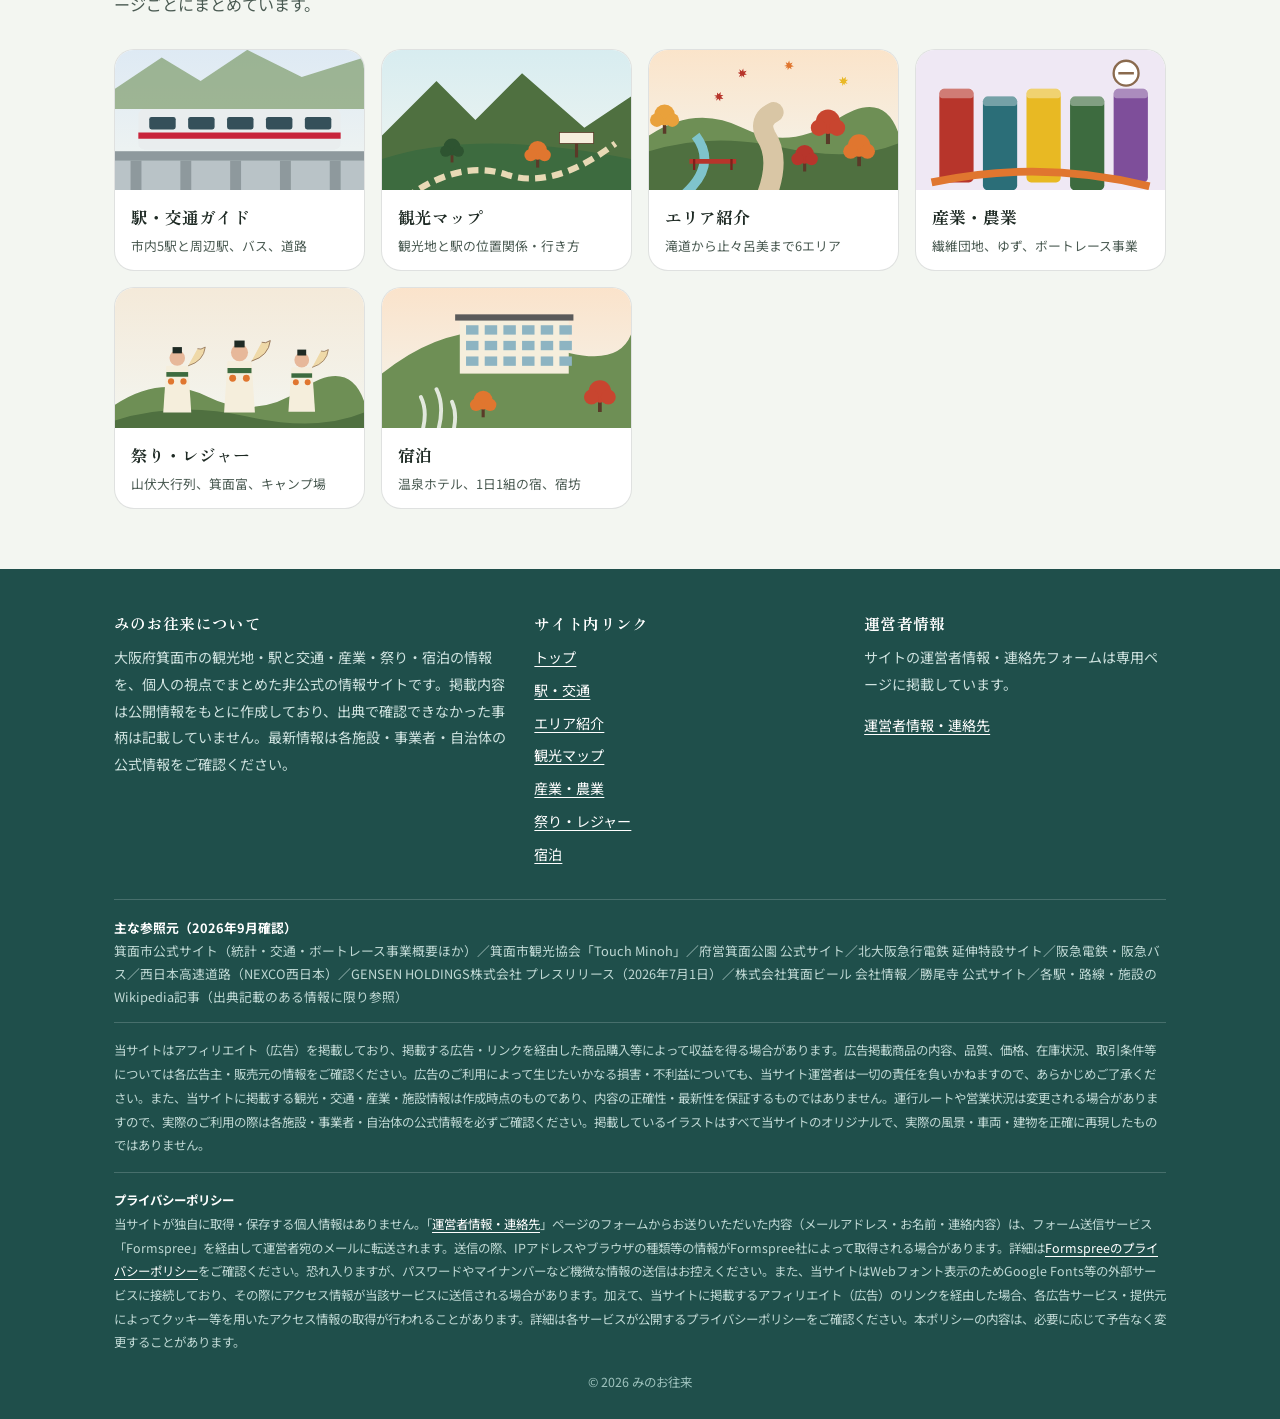
==== commit fa232ea3: "Add files via upload" ====
--- a/index.html
+++ b/index.html
@@ -22,6 +22,7 @@
       <a href="index.html" class="active" aria-current="page">トップ</a>
       <a href="kotsu.html">駅・交通</a>
       <a href="areas.html">エリア紹介</a>
+      <a href="chizu.html">観光マップ</a>
       <a href="sangyo.html">産業・農業</a>
       <a href="matsuri.html">祭り・レジャー</a>
       <a href="shukuhaku.html">宿泊</a>
@@ -232,6 +233,7 @@
     </div>
     <div class="pagelinks">
       <a href="kotsu.html"><img src="img/train-kitakyu.svg" alt="" loading="lazy"><span>駅・交通ガイド<small>市内5駅と周辺駅、バス、道路</small></span></a>
+      <a href="chizu.html"><img src="img/visitor.svg" alt="" loading="lazy"><span>観光マップ<small>観光地と駅の位置関係・行き方</small></span></a>
       <a href="areas.html"><img src="img/takimichi.svg" alt="" loading="lazy"><span>エリア紹介<small>滝道から止々呂美まで6エリア</small></span></a>
       <a href="sangyo.html"><img src="img/textile.svg" alt="" loading="lazy"><span>産業・農業<small>繊維団地、ゆず、ボートレース事業</small></span></a>
       <a href="matsuri.html"><img src="img/yamabushi.svg" alt="" loading="lazy"><span>祭り・レジャー<small>山伏大行列、箕面富、キャンプ場</small></span></a>
@@ -253,6 +255,7 @@
           <li><a href="index.html">トップ</a></li>
           <li><a href="kotsu.html">駅・交通</a></li>
           <li><a href="areas.html">エリア紹介</a></li>
+          <li><a href="chizu.html">観光マップ</a></li>
           <li><a href="sangyo.html">産業・農業</a></li>
           <li><a href="matsuri.html">祭り・レジャー</a></li>
           <li><a href="shukuhaku.html">宿泊</a></li>
--- a/style.css
+++ b/style.css
@@ -249,3 +249,24 @@
 .fs-note{display:block;margin-top:12px;font-size:.75rem;line-height:1.7;color:#BFD8D4;}
 
 .bus-notice{margin-top:12px;background:#FFF3CF;border-left:5px solid var(--yuzu);border-radius:8px;padding:12px 16px;font-size:.9rem;color:var(--ink);}
+
+/* ---------- 観光マップ ---------- */
+.lmap{height:520px;border-radius:var(--radius-l);border:1px solid var(--line);overflow:hidden;background:#E6F0EE;z-index:0;}
+@media (max-width:820px){.lmap{height:420px;}}
+.pin{display:block;width:100%;height:100%;border-radius:50%;background:#fff;border:4px solid var(--c);box-shadow:0 1px 3px rgba(0,0,0,.35);}
+.pin-spot{background:var(--c);border-color:#fff;}
+.leaflet-tooltip.pin-label{background:rgba(255,255,255,.92);border:none;box-shadow:none;font-weight:700;font-size:12px;color:#1E2A24;padding:1px 6px;}
+.leaflet-tooltip.pin-label::before{display:none;}
+.leaflet-tooltip.pin-label-spot{color:#7E1F1B;font-size:13px;}
+.map-legend{display:flex;flex-wrap:wrap;gap:16px;margin-top:12px;font-size:.85rem;color:var(--ink-sub);}
+.map-legend i{display:inline-block;width:12px;height:12px;border-radius:50%;margin-right:6px;vertical-align:-1px;}
+.sp-grid{display:grid;grid-template-columns:repeat(auto-fit,minmax(320px,1fr));gap:20px;}
+.sp-area{background:#fff;border:1px solid var(--line);border-top:6px solid var(--ac);border-radius:var(--radius-s);padding:18px 20px;}
+.sp-area h3{font-size:1.1rem;margin-bottom:8px;}
+.sp-list{list-style:none;margin:0;padding:0;}
+.sp-list li{display:grid;grid-template-columns:1fr auto;gap:2px 12px;padding:10px 0;border-bottom:1px solid var(--line);}
+.sp-list li:last-child{border-bottom:none;}
+.sp-name{font-weight:700;font-size:.95rem;}
+.sp-info{grid-column:1;font-size:.83rem;color:var(--ink-sub);line-height:1.6;}
+.sp-link{grid-column:2;grid-row:1 / span 2;align-self:center;font-size:.8rem;font-weight:700;white-space:nowrap;background:var(--paper-mist);border-radius:999px;padding:5px 12px;text-decoration:none;color:var(--taki);}
+.sp-link:hover{background:var(--taki);color:#fff;}
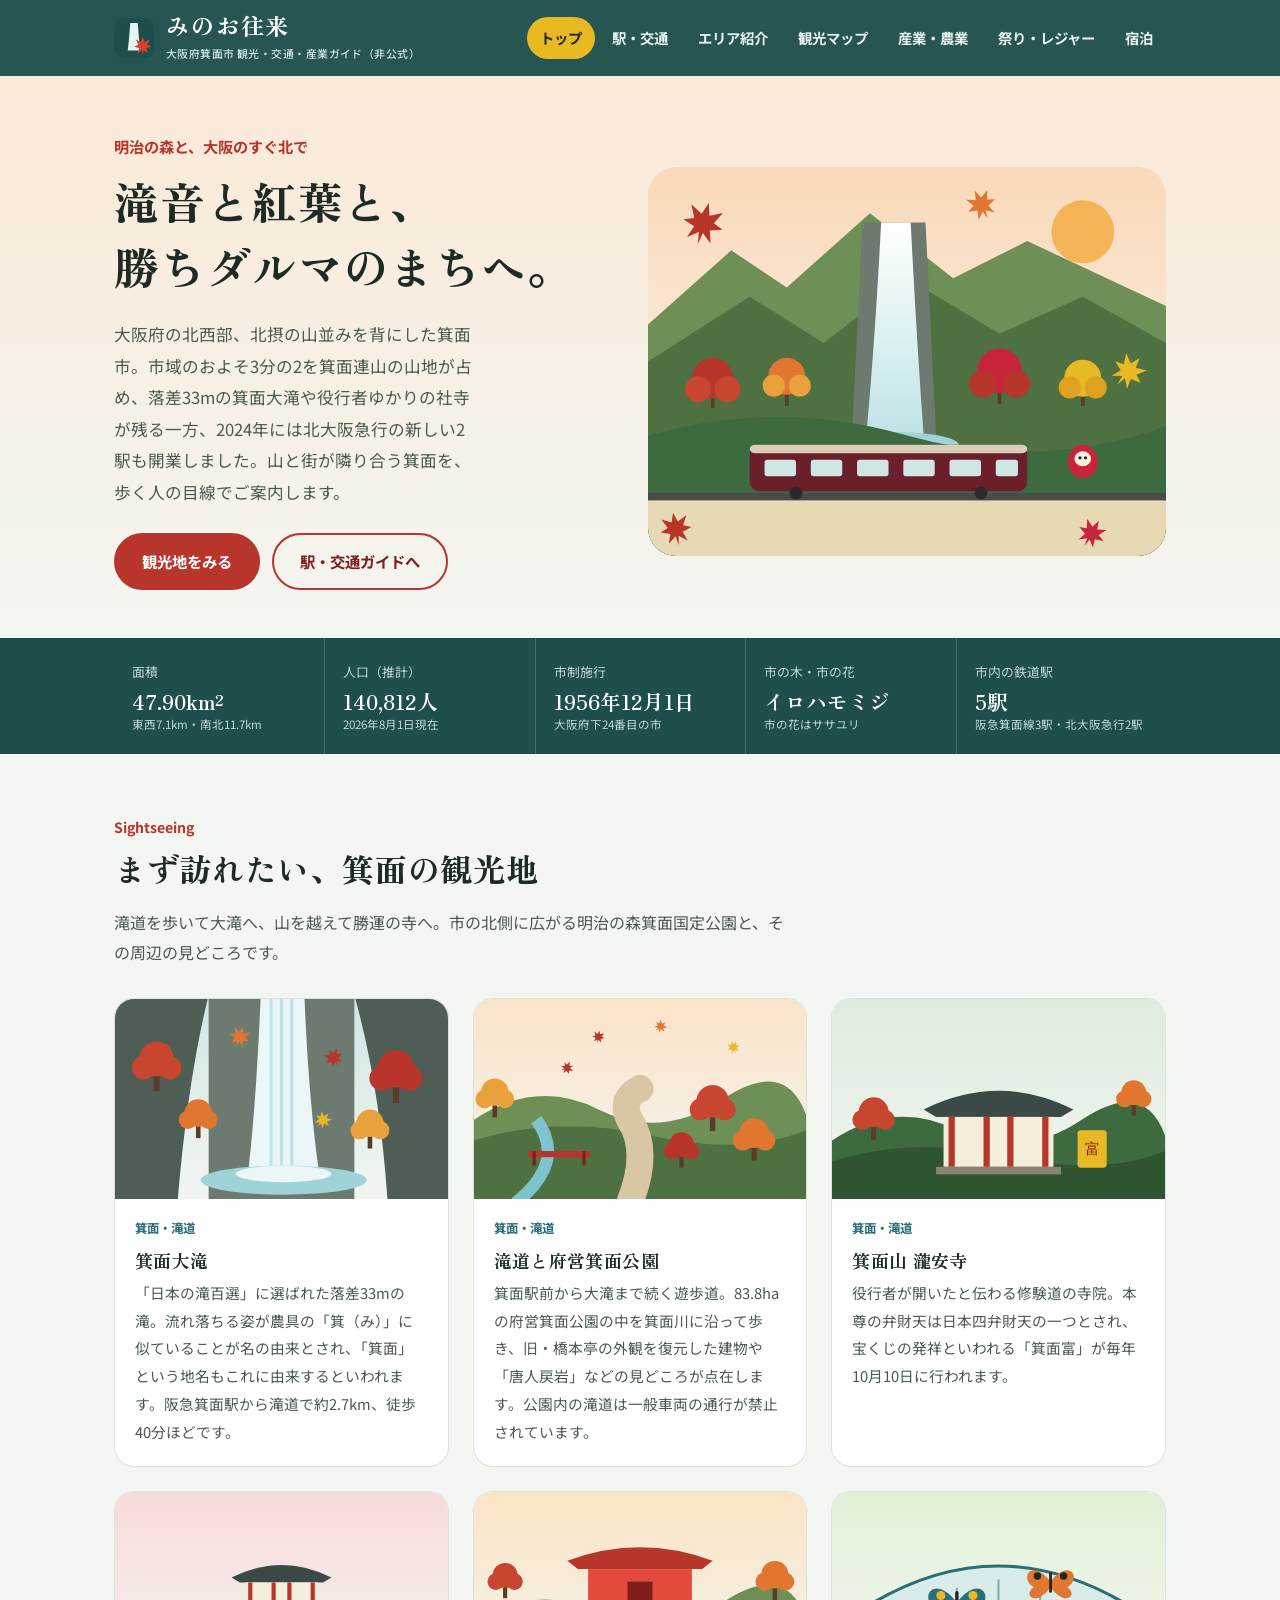
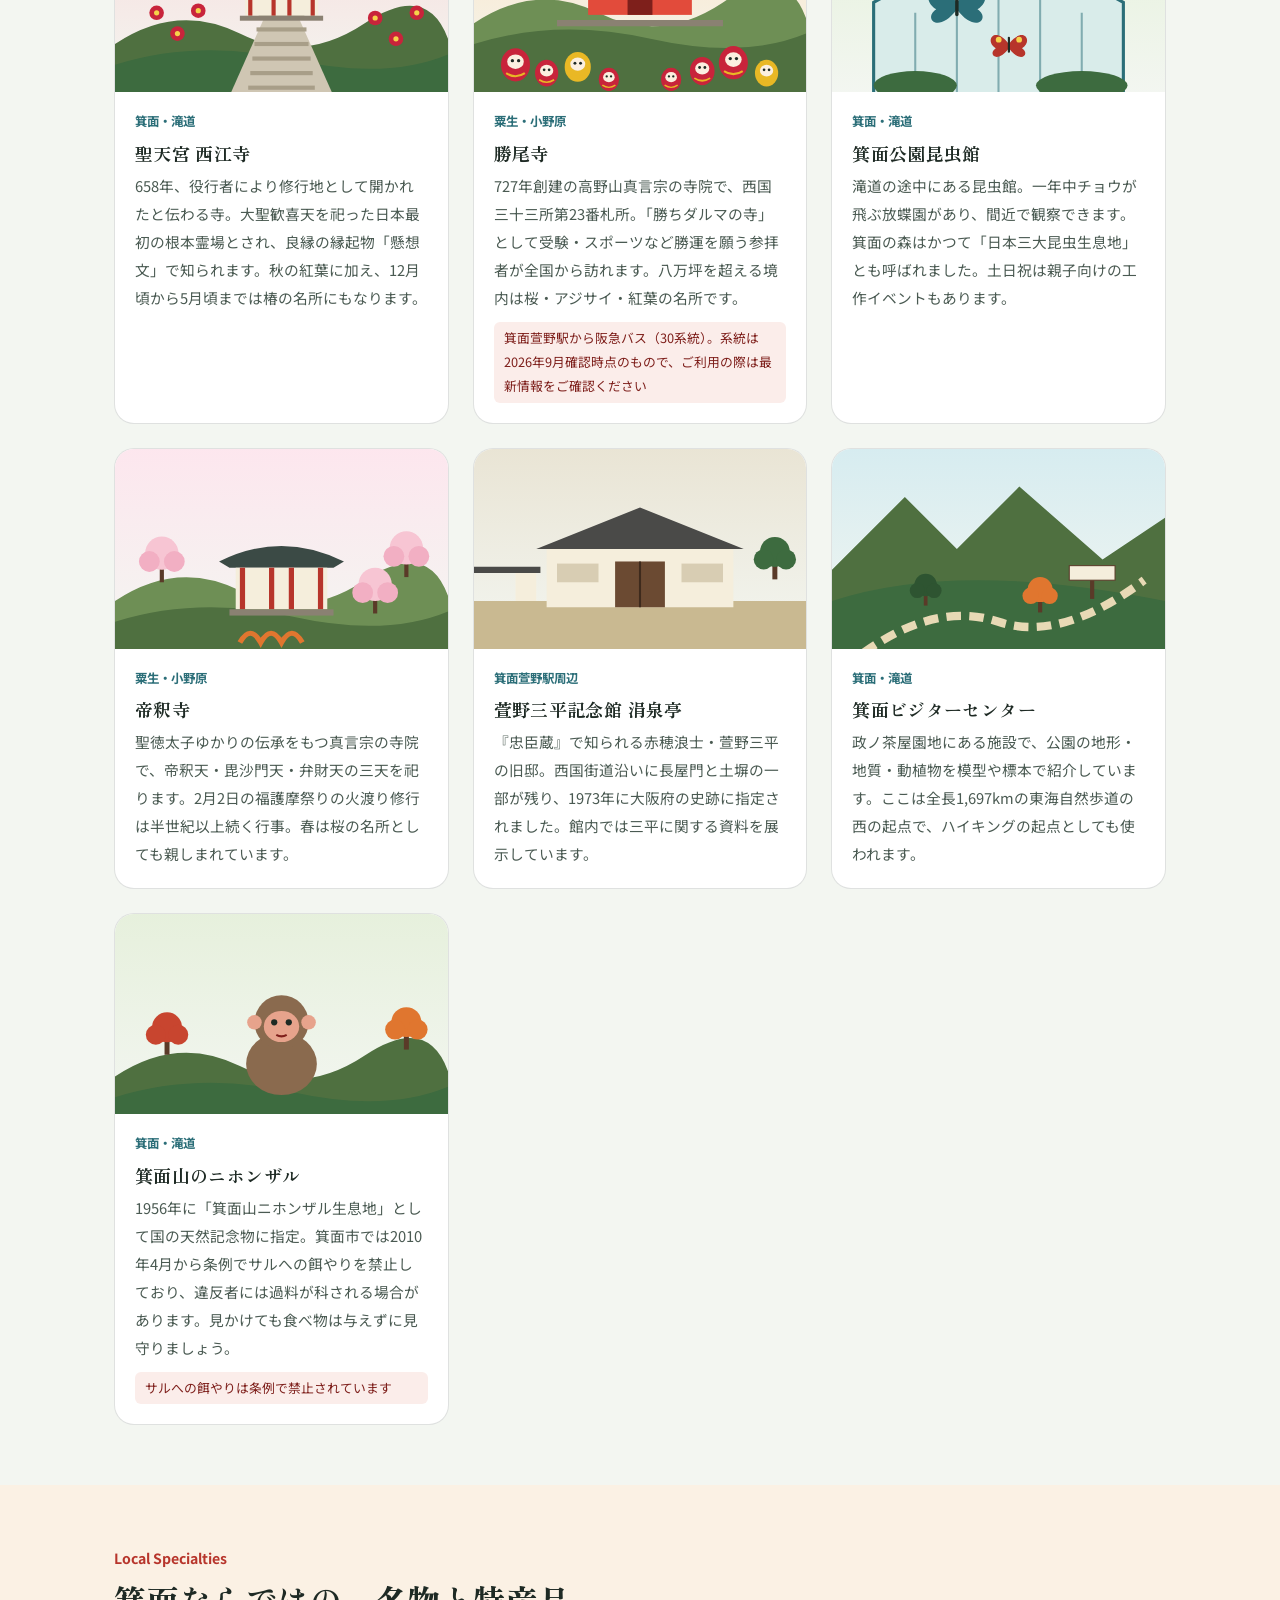
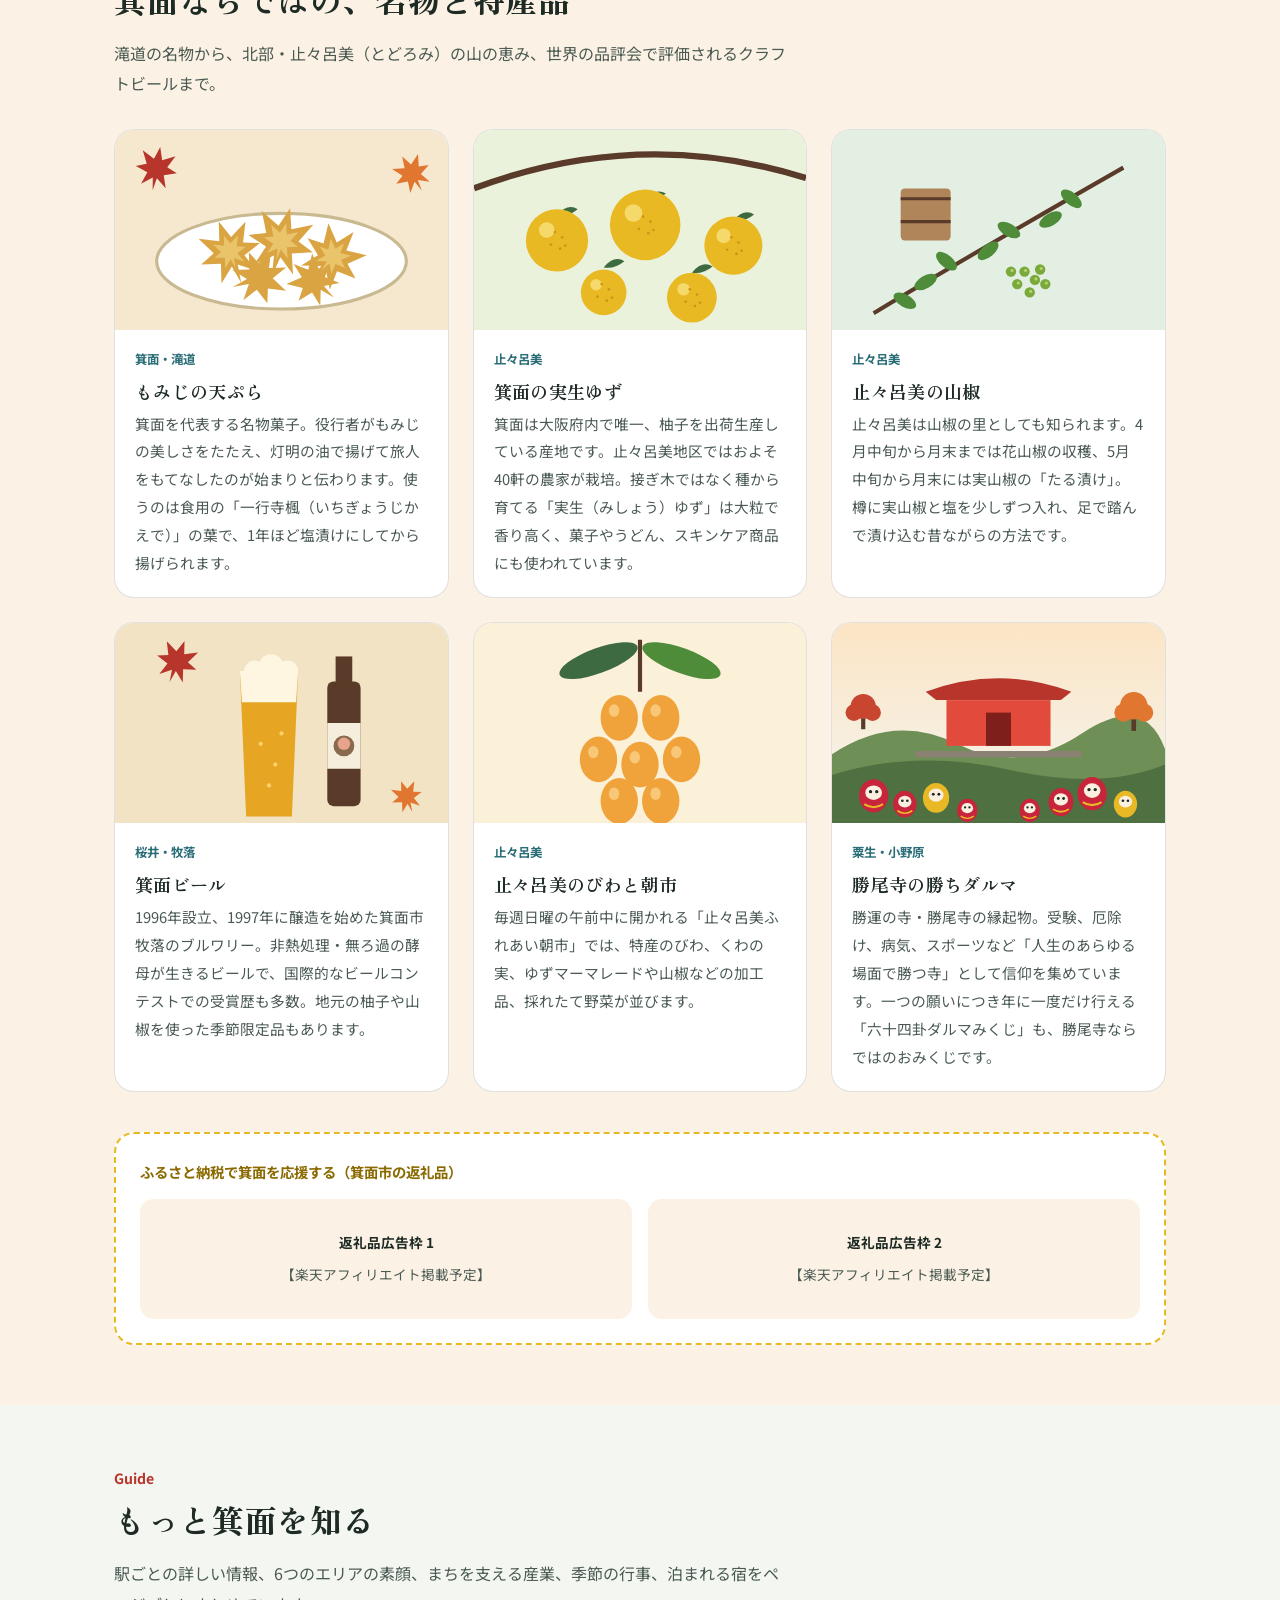
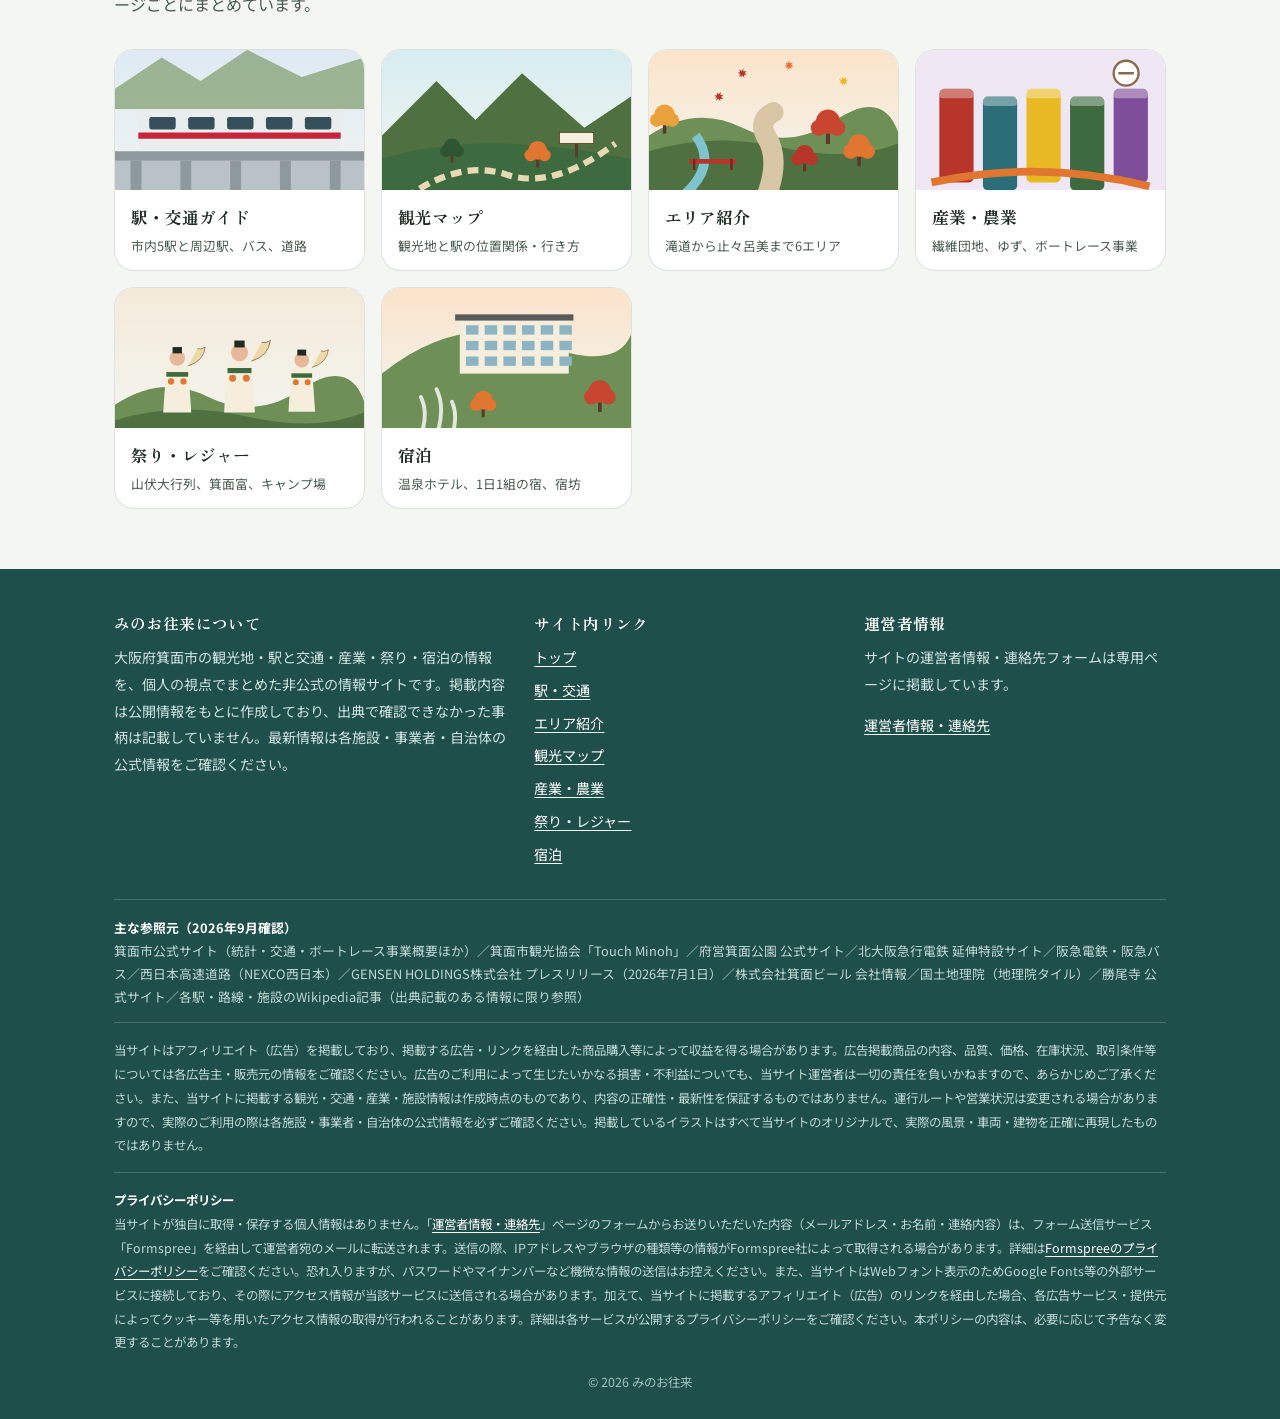
==== commit 1a77ca1f: "Add files via upload" ====
--- a/index.html
+++ b/index.html
@@ -267,7 +267,7 @@
         <ul><li><a href="unei.html">運営者情報・連絡先</a></li></ul>
       </div>
     </div>
-    <div class="sources"><strong>主な参照元（2026年9月確認）</strong><br>箕面市公式サイト（統計・交通・ボートレース事業概要ほか）／箕面市観光協会「Touch Minoh」／府営箕面公園 公式サイト／北大阪急行電鉄 延伸特設サイト／阪急電鉄・阪急バス／西日本高速道路（NEXCO西日本）／GENSEN HOLDINGS株式会社 プレスリリース（2026年7月1日）／株式会社箕面ビール 会社情報／勝尾寺 公式サイト／各駅・路線・施設のWikipedia記事（出典記載のある情報に限り参照）</div>
+    <div class="sources"><strong>主な参照元（2026年9月確認）</strong><br>箕面市公式サイト（統計・交通・ボートレース事業概要ほか）／箕面市観光協会「Touch Minoh」／府営箕面公園 公式サイト／北大阪急行電鉄 延伸特設サイト／阪急電鉄・阪急バス／西日本高速道路（NEXCO西日本）／GENSEN HOLDINGS株式会社 プレスリリース（2026年7月1日）／株式会社箕面ビール 会社情報／国土地理院（地理院タイル）／勝尾寺 公式サイト／各駅・路線・施設のWikipedia記事（出典記載のある情報に限り参照）</div>
     <div class="disclaimer">
       当サイトはアフィリエイト（広告）を掲載しており、掲載する広告・リンクを経由した商品購入等によって収益を得る場合があります。広告掲載商品の内容、品質、価格、在庫状況、取引条件等については各広告主・販売元の情報をご確認ください。広告のご利用によって生じたいかなる損害・不利益についても、当サイト運営者は一切の責任を負いかねますので、あらかじめご了承ください。また、当サイトに掲載する観光・交通・産業・施設情報は作成時点のものであり、内容の正確性・最新性を保証するものではありません。運行ルートや営業状況は変更される場合がありますので、実際のご利用の際は各施設・事業者・自治体の公式情報を必ずご確認ください。掲載しているイラストはすべて当サイトのオリジナルで、実際の風景・車両・建物を正確に再現したものではありません。
     </div>
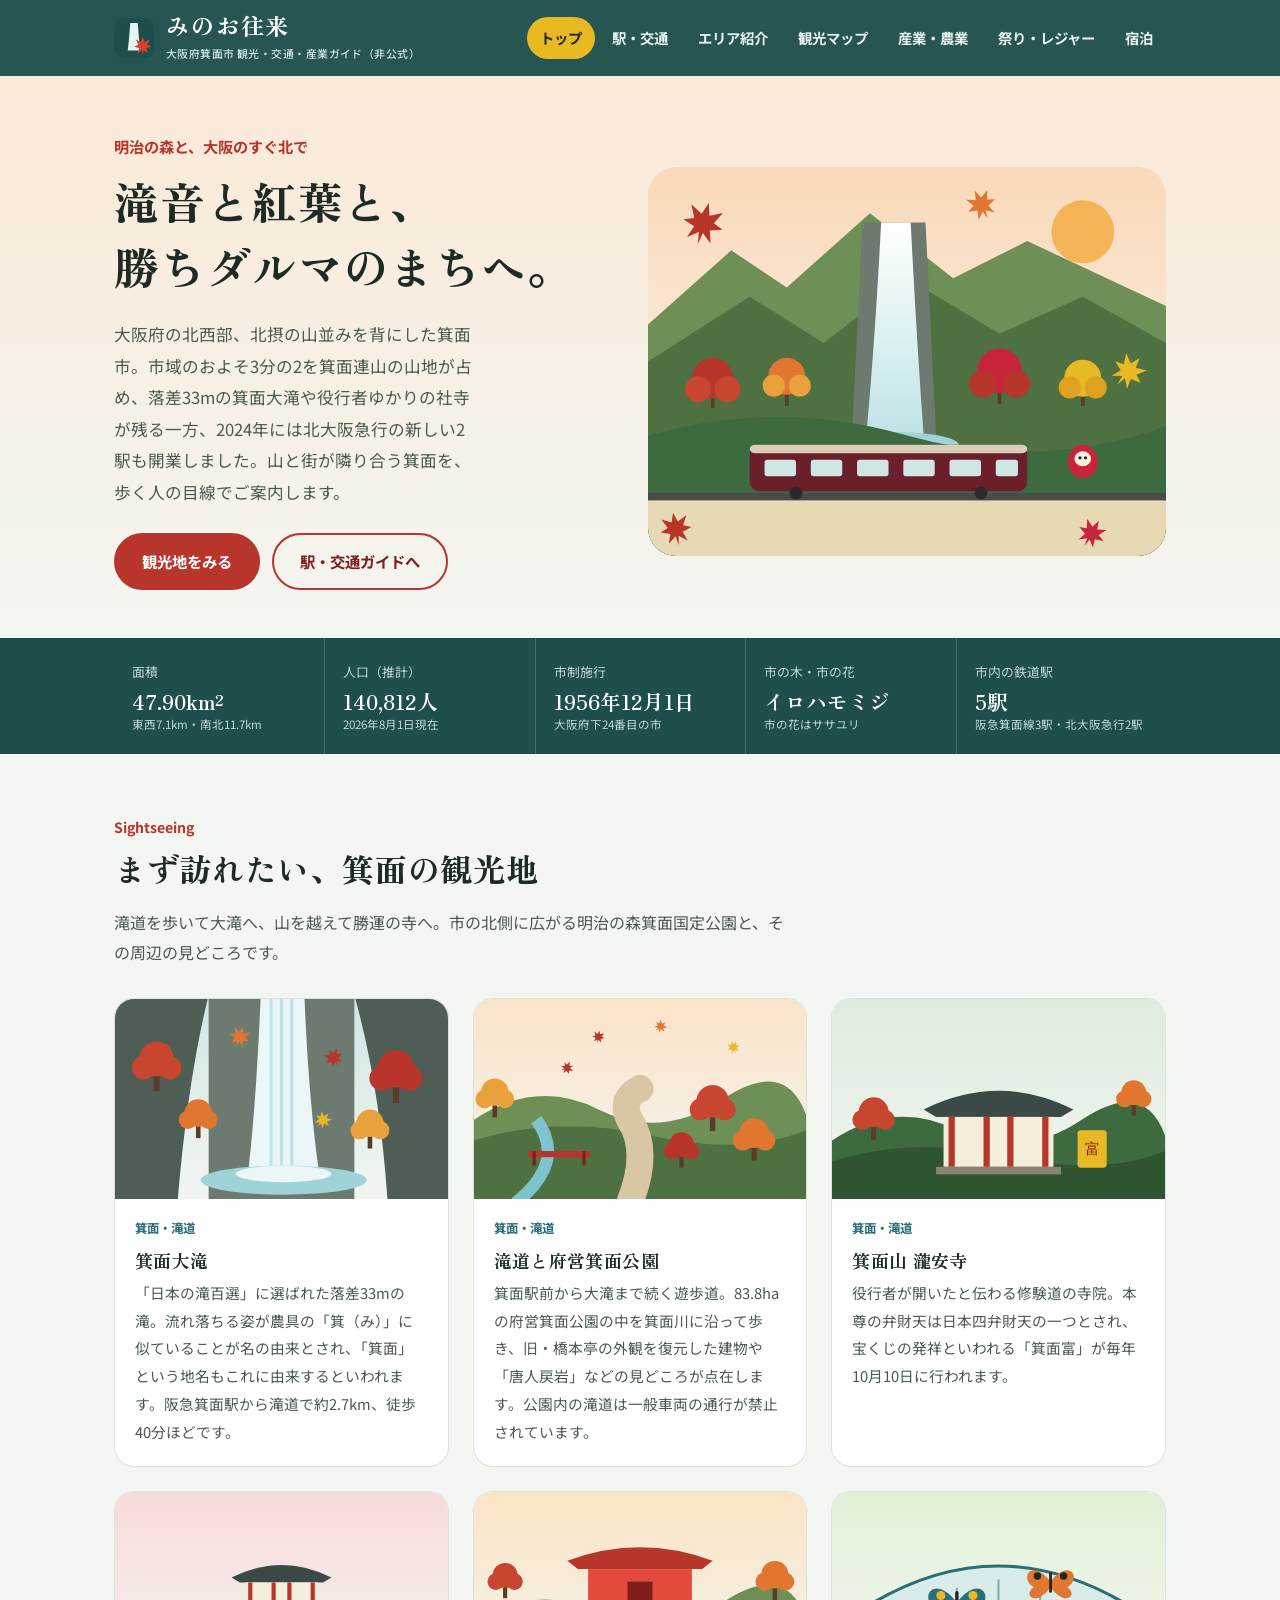
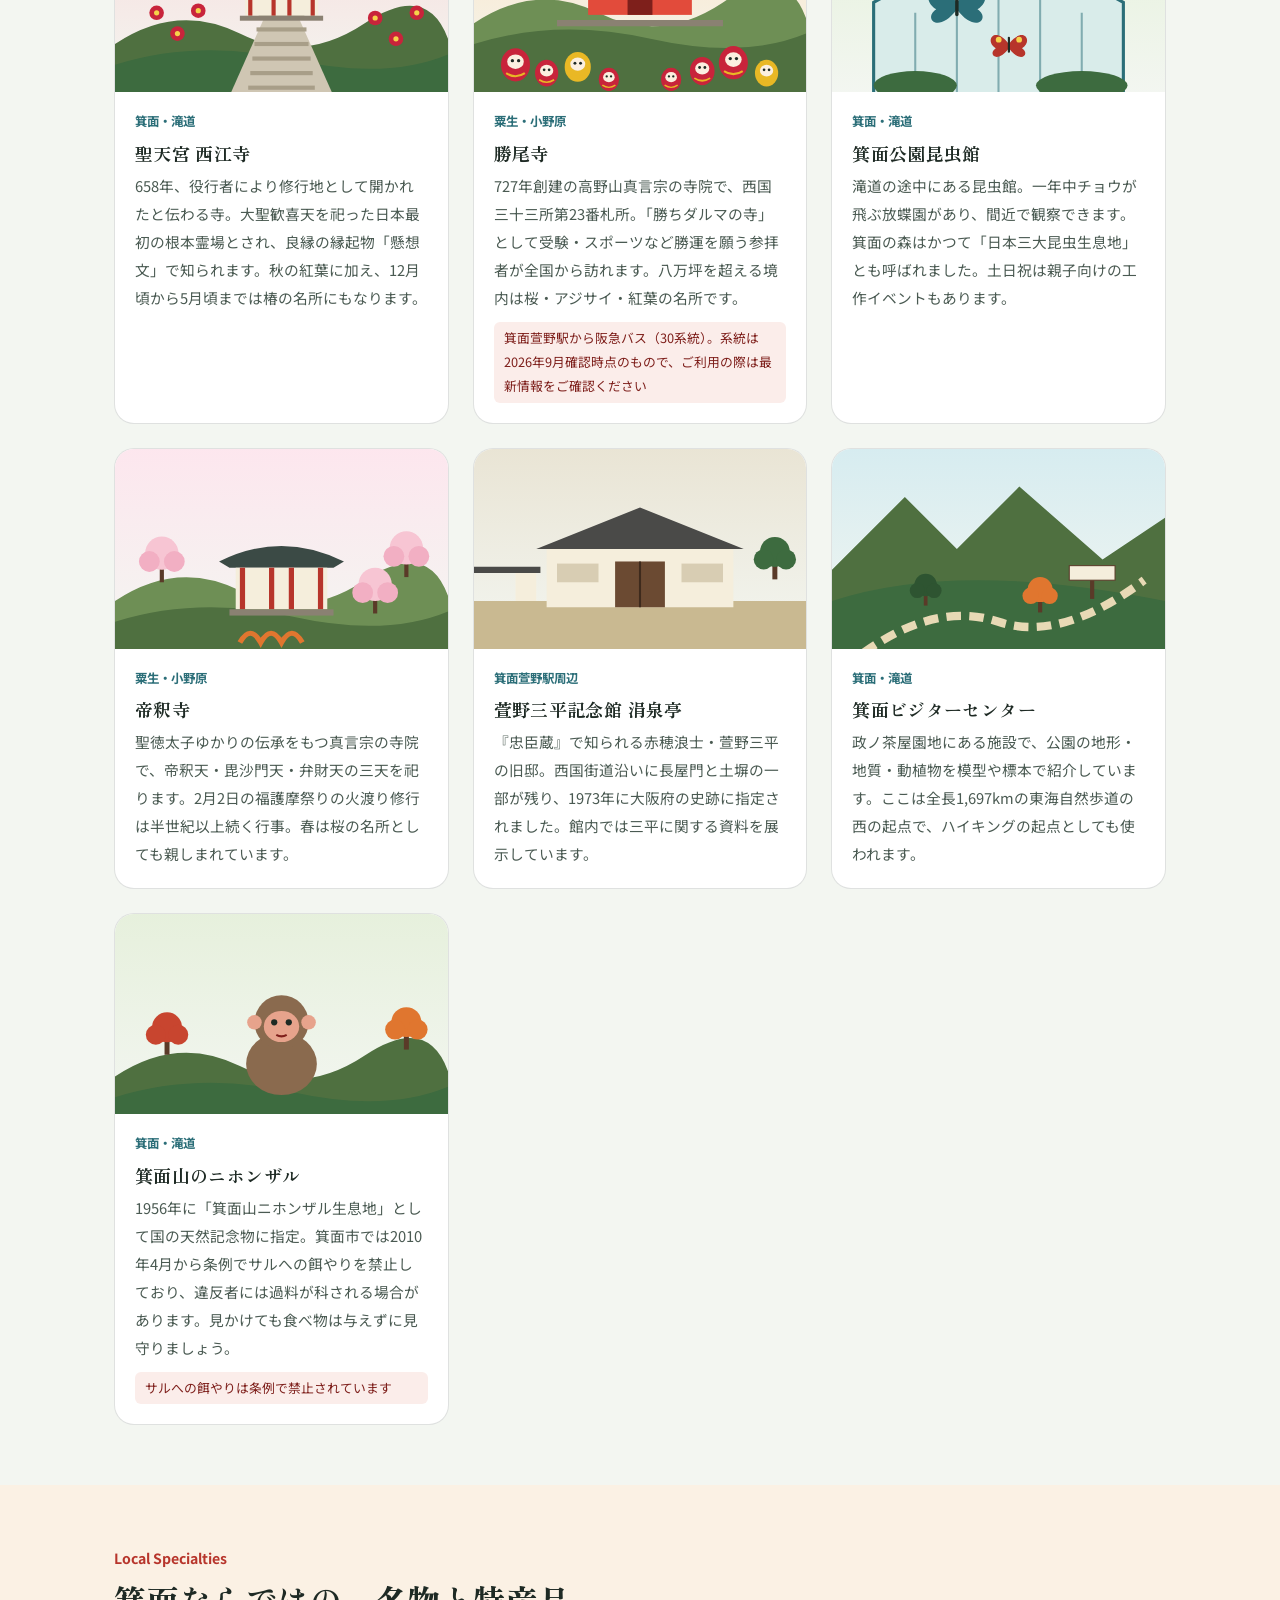
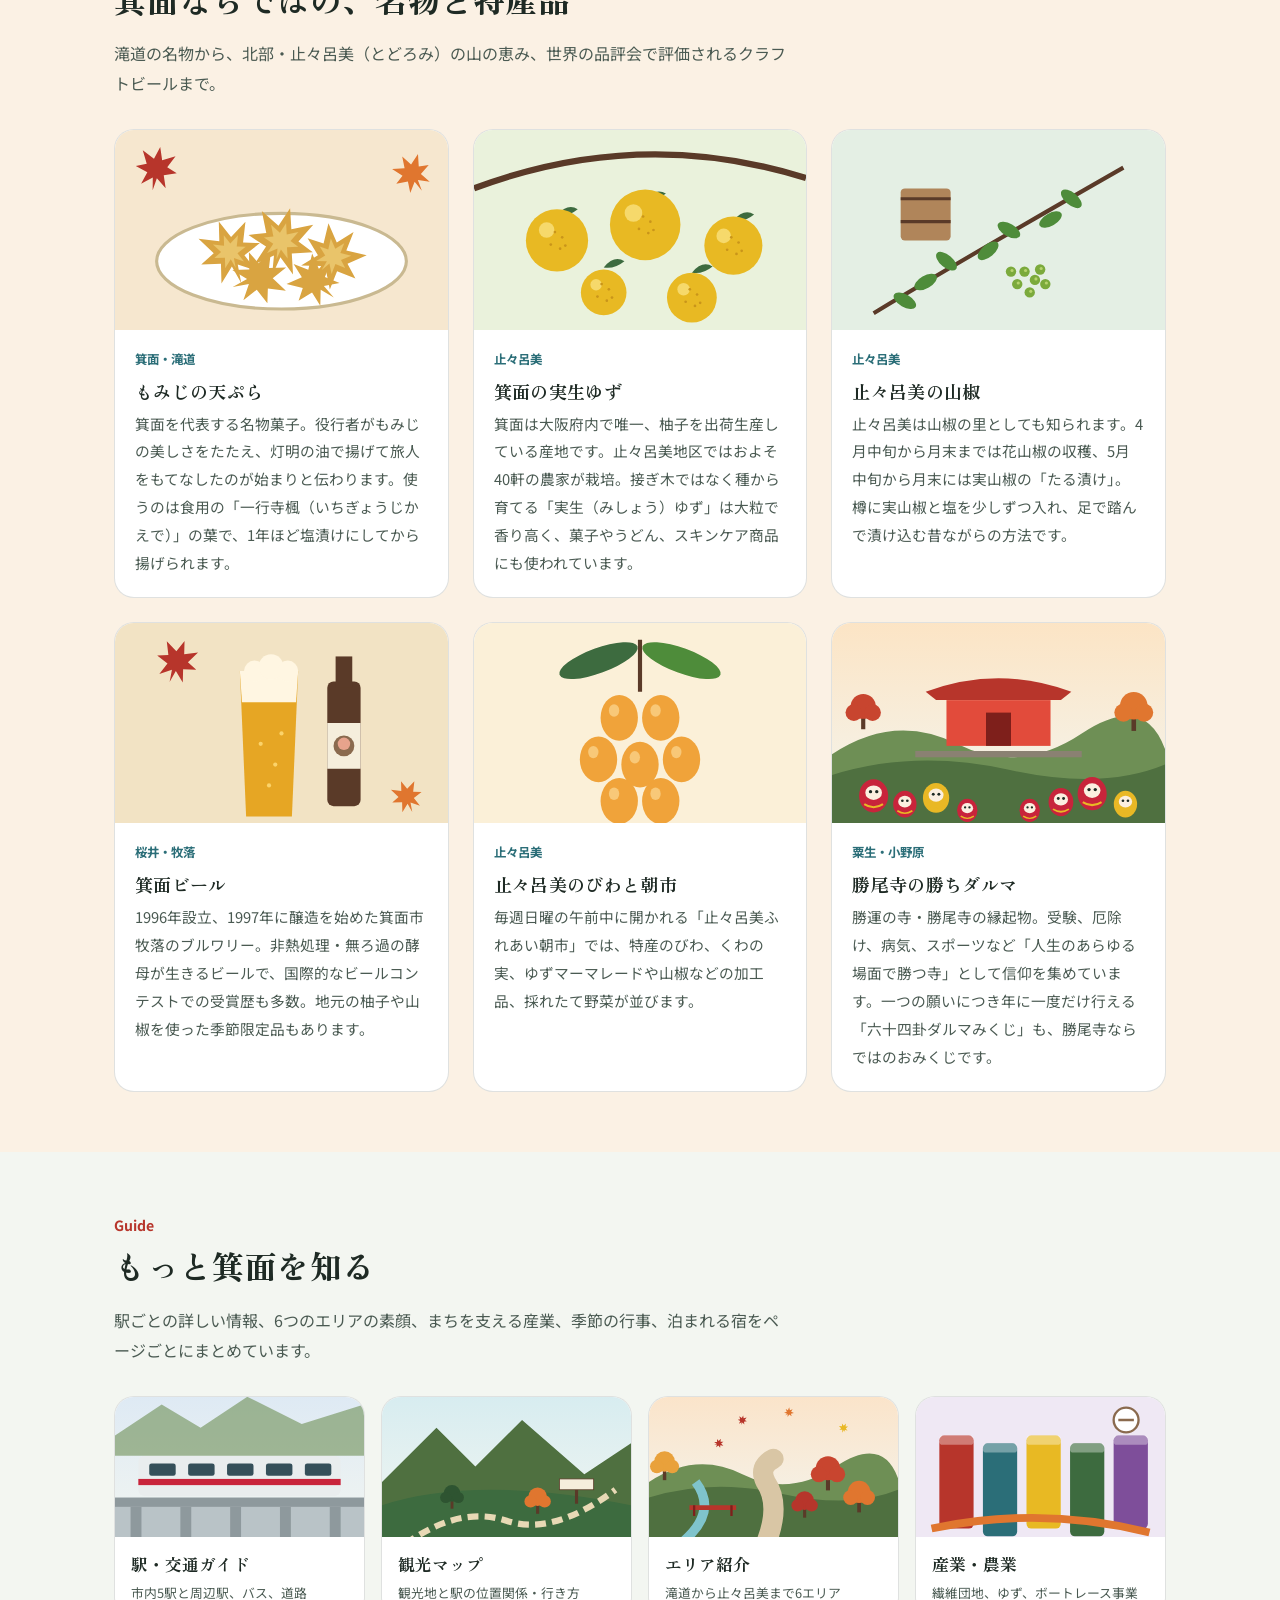
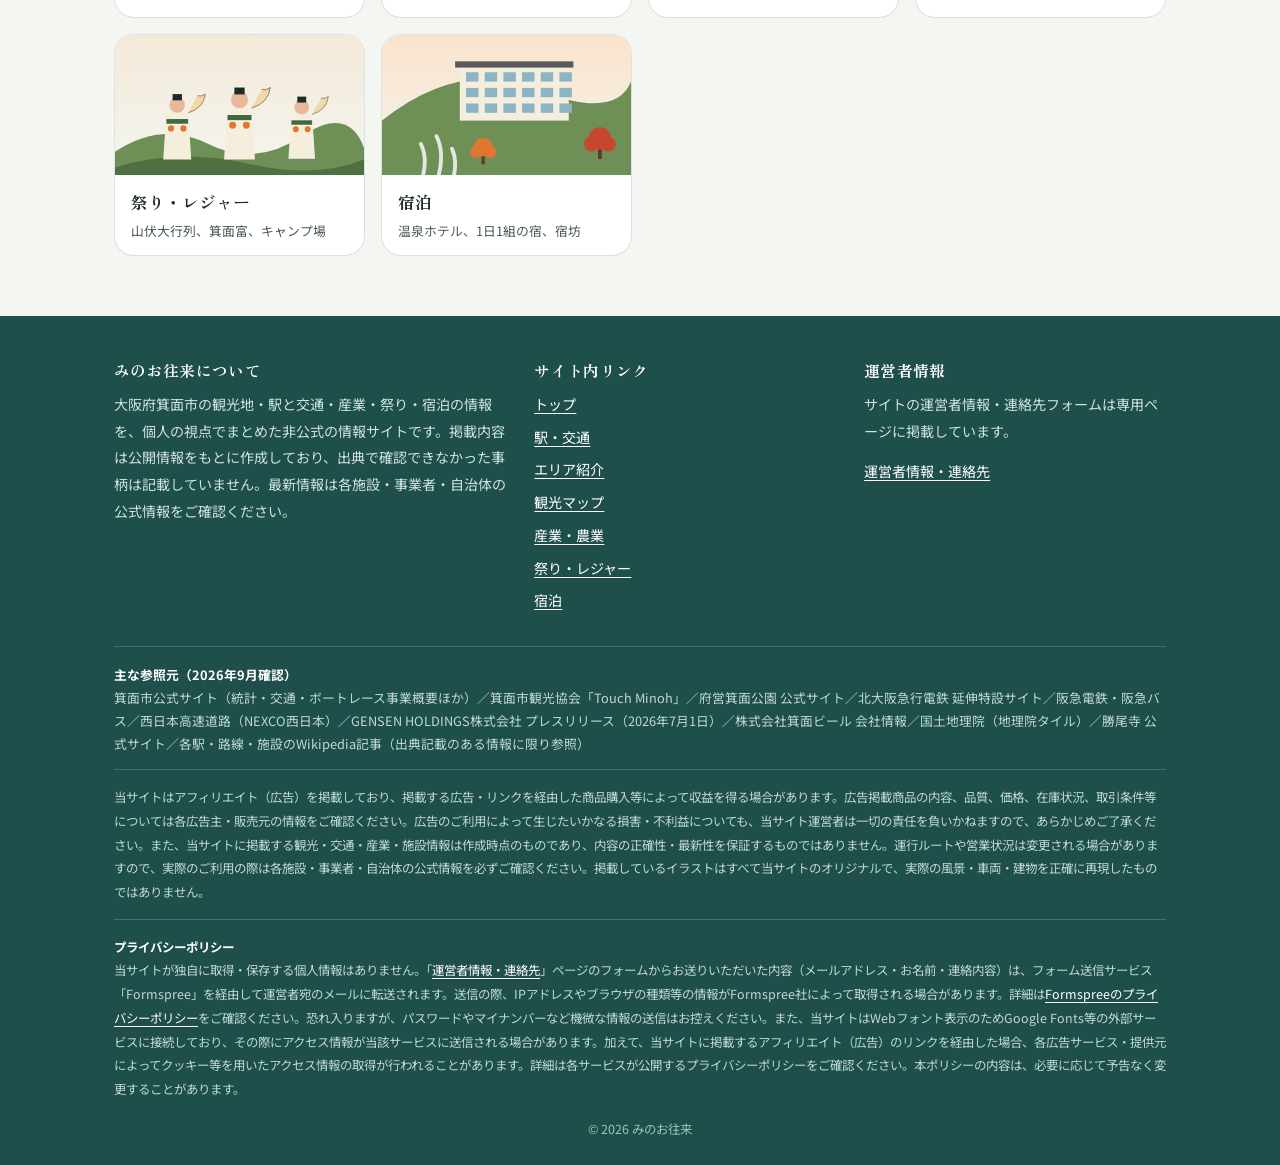
==== commit a56df470: "Add files via upload" ====
--- a/index.html
+++ b/index.html
@@ -211,13 +211,13 @@
 
     </div>
     <!-- ふるさと納税広告枠 -->
-    <div class="furusato-block">
+    <div class="furusato-block" hidden>
       <span class="furusato-label">ふるさと納税で箕面を応援する（箕面市の返礼品）</span>
       <div class="furusato-grid">
         <!-- ふるさと納税アフィリエイト広告1 ここに挿入 -->
-        <div class="furusato-slot"><span class="slot-title">返礼品広告枠 1</span><span>【楽天アフィリエイト掲載予定】</span></div>
+        <div class="furusato-slot" data-ad-slot="furusato1" hidden><span class="ad-label">広告</span><div class="ad-body"></div></div>
         <!-- ふるさと納税アフィリエイト広告2 ここに挿入 -->
-        <div class="furusato-slot"><span class="slot-title">返礼品広告枠 2</span><span>【楽天アフィリエイト掲載予定】</span></div>
+        <div class="furusato-slot" data-ad-slot="furusato2" hidden><span class="ad-label">広告</span><div class="ad-body"></div></div>
       </div>
     </div>
   </div>
@@ -288,5 +288,6 @@
   if (el) { el.textContent = '\u00A9 ' + yearText + ' みのお往来'; }
 })();
 </script>
+<script src="ads.js" defer></script>
 </body>
 </html>
--- a/style.css
+++ b/style.css
@@ -270,3 +270,10 @@
 .sp-info{grid-column:1;font-size:.83rem;color:var(--ink-sub);line-height:1.6;}
 .sp-link{grid-column:2;grid-row:1 / span 2;align-self:center;font-size:.8rem;font-weight:700;white-space:nowrap;background:var(--paper-mist);border-radius:999px;padding:5px 12px;text-decoration:none;color:var(--taki);}
 .sp-link:hover{background:var(--taki);color:#fff;}
+
+/* ---------- 広告表示（ads.js 用） ---------- */
+[hidden]{display:none !important;}
+.ad-body{text-align:center;width:100%;}
+.ad-body img{max-width:100%;height:auto;}
+.ad-slot[data-rendered]{border-style:solid;}
+.furusato-slot .ad-label{font-size:.72rem;letter-spacing:.05em;color:var(--ink-sub);margin-bottom:6px;}
